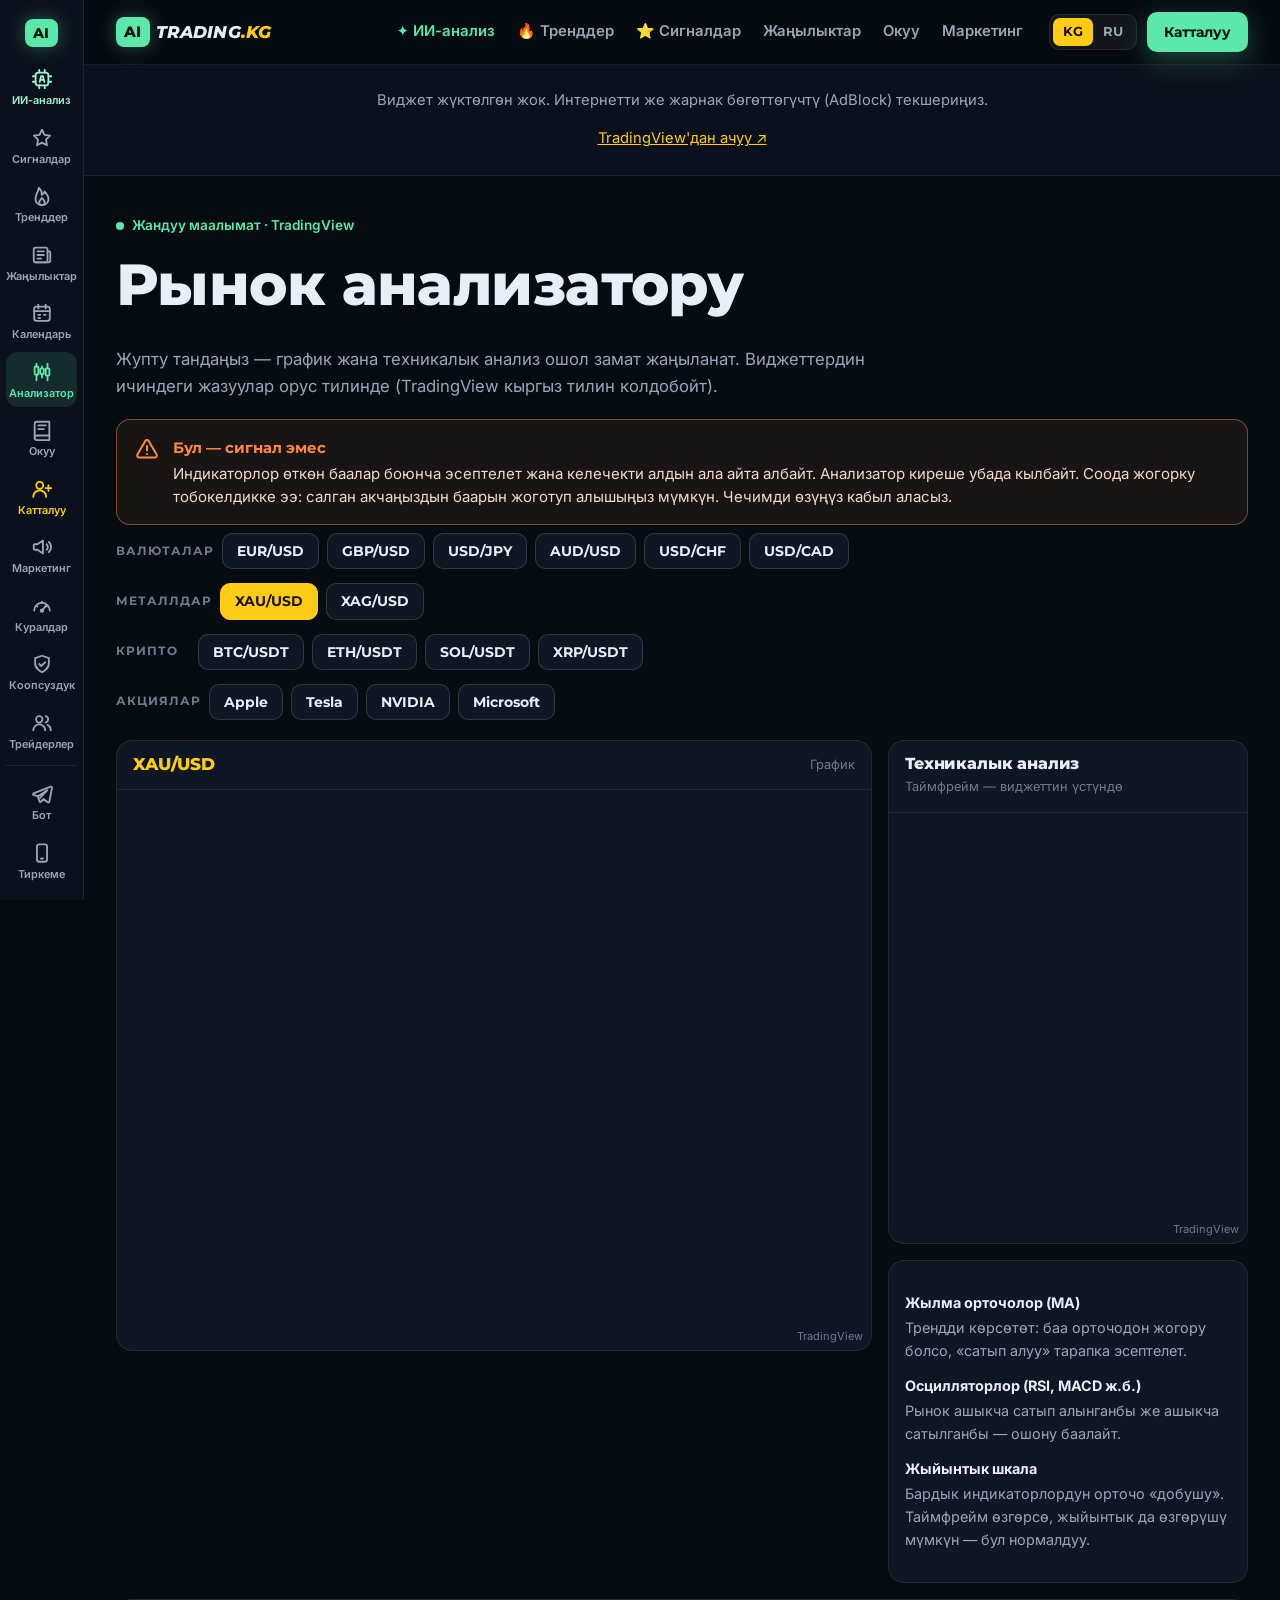
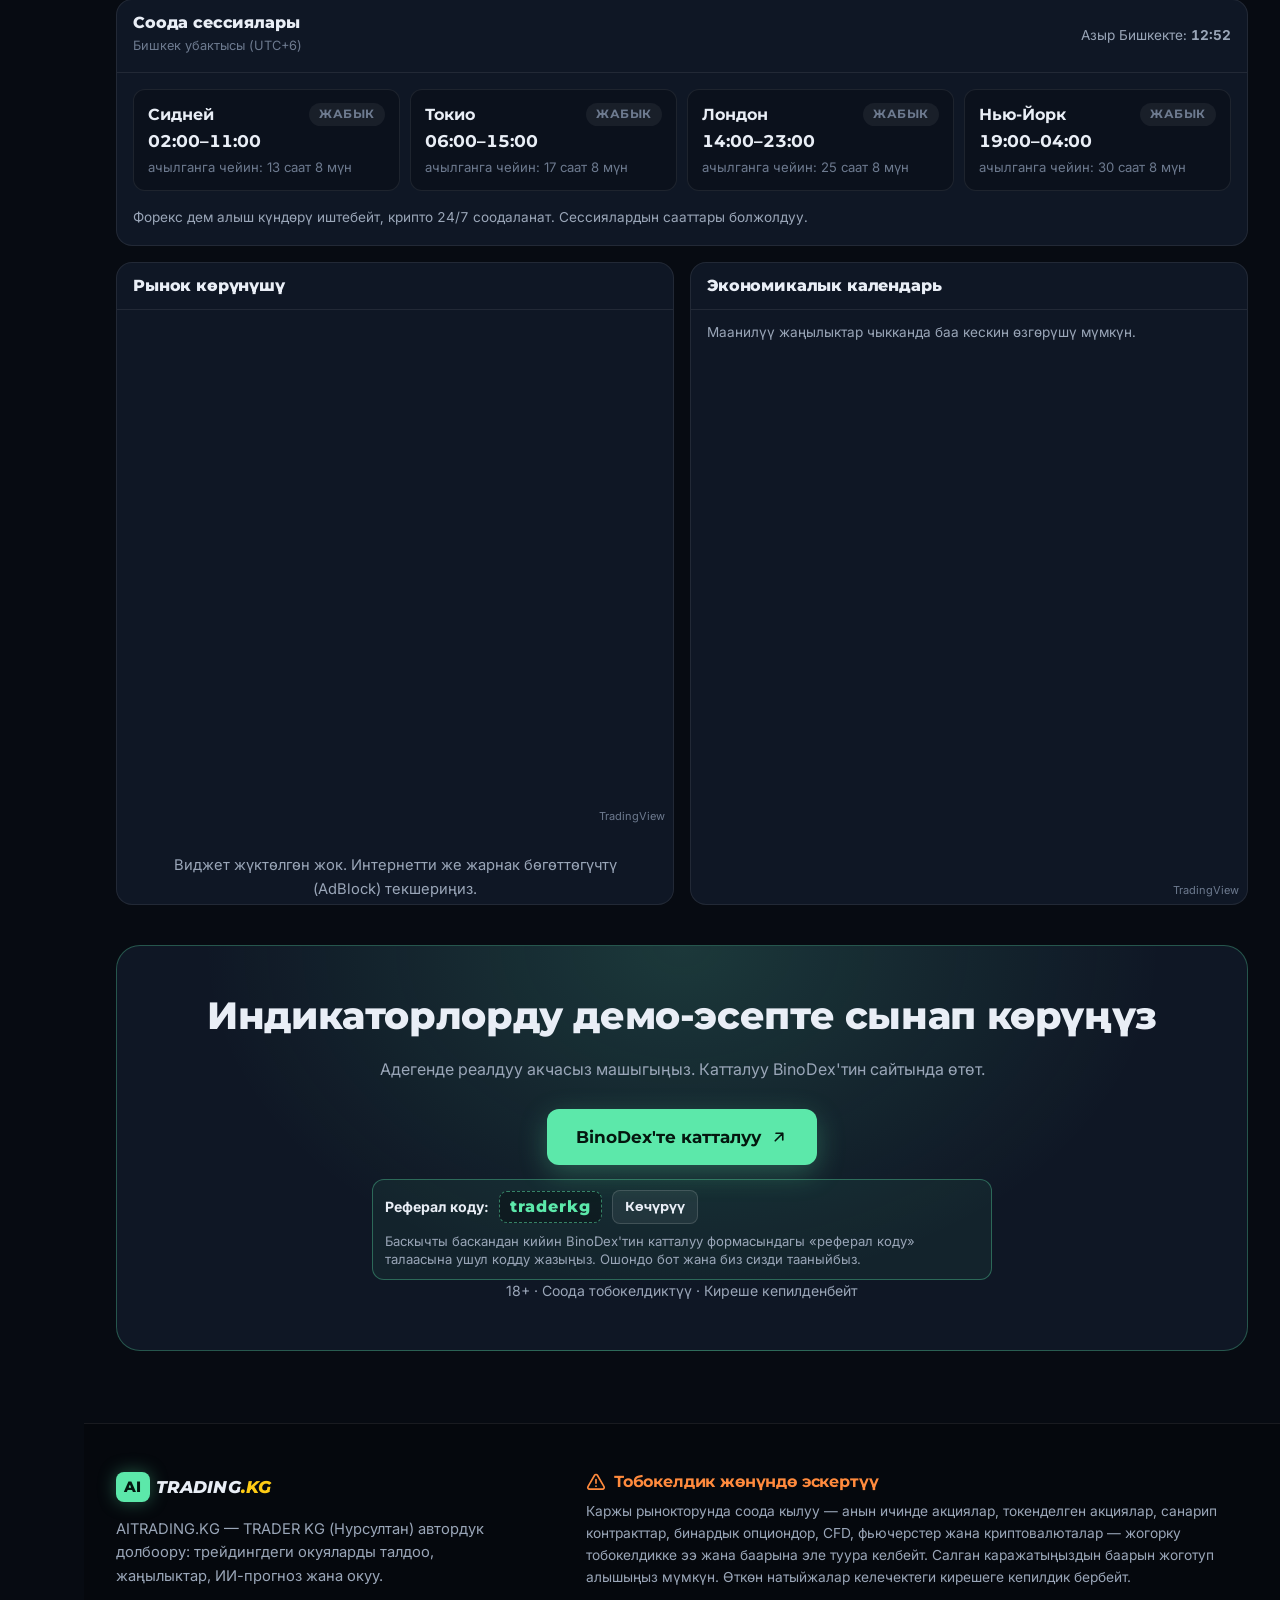
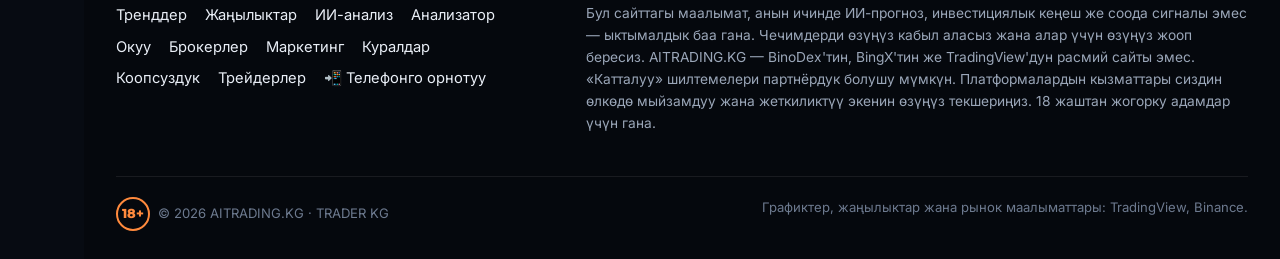
==== site/analyzer.html @ 0c2fa1ff "AITRADING.KG: сайт, Telegram-бот, видеоинструкции" ====
<!doctype html>
<html lang="ky">
<head>
  <meta charset="utf-8">
  <meta name="viewport" content="width=device-width, initial-scale=1, viewport-fit=cover">
  <title data-i18n="meta.title.an">Рынок анализатору — AITRADING.KG</title>
  <meta name="description" data-i18n-attr="content:meta.desc.an" content="Валюта, алтын, крипто жана акциялар боюнча жандуу графиктер, техникалык анализ, рынок көрүнүшү жана экономикалык календарь. Сигнал эмес — маалымат гана.">
  <meta name="theme-color" content="#070b12">
  <link rel="canonical" href="https://aitrading.kg/analyzer.html">
  <link rel="icon" href="assets/img/favicon.svg" type="image/svg+xml">
  <link rel="manifest" href="manifest.webmanifest">
  <link rel="apple-touch-icon" href="assets/img/icon-192.png">
  <meta property="og:type" content="website">
  <meta property="og:site_name" content="AITRADING.KG">
  <meta property="og:title" content="Рынок анализатору — AITRADING.KG">
  <meta property="og:description" content="Валюта, алтын, крипто: жандуу графиктер жана техникалык анализ. Сигнал эмес — маалымат гана.">
  <meta property="og:url" content="https://aitrading.kg/analyzer.html">
  <meta property="og:image" content="https://aitrading.kg/assets/img/og-image.jpg">
  <meta name="twitter:card" content="summary_large_image">
  <link rel="preconnect" href="https://fonts.googleapis.com">
  <link rel="preconnect" href="https://fonts.gstatic.com" crossorigin>
  <link href="https://fonts.googleapis.com/css2?family=Inter:wght@400;500;600;700&family=Montserrat:ital,wght@0,600;0,700;0,800;1,800&display=swap" rel="stylesheet">
  <link rel="preconnect" href="https://s3.tradingview.com">
  <link rel="stylesheet" href="assets/css/style.css">
  <script src="assets/js/config.js" defer></script>
  <script src="assets/js/i18n.js" defer></script>
  <script src="assets/js/main.js" defer></script>
  <script src="assets/js/analyzer.js" defer></script>
</head>
<body data-page="analyzer">
  <div data-site-header></div>

  <main id="main">
    <div class="container page-head">
      <span class="updated"><span class="dot"></span><span data-i18n="an.live">Жандуу маалымат · TradingView</span></span>
      <h1 data-i18n="an.h1">Рынок анализатору</h1>
      <p data-i18n="an.lead">Жупту тандаңыз — график жана техникалык анализ ошол замат жаңыланат. Виджеттердин ичиндеги жазуулар орус тилинде (TradingView кыргыз тилин колдобойт).</p>
    </div>

    <div class="container">
      <!-- Тобокелдик плашкасы / Плашка о рисках -->
      <div class="risk" role="note">
        <svg aria-hidden="true"><use href="#i-warn"/></svg>
        <div>
          <strong data-i18n="risk.title">Бул — сигнал эмес</strong>
          <p data-i18n="risk.text">Индикаторлор өткөн баалар боюнча эсептелет жана келечекти алдын ала айта албайт. Анализатор киреше убада кылбайт. Соода жогорку тобокелдикке ээ: салган акчаңыздын баарын жоготуп алышыңыз мүмкүн. Чечимди өзүңүз кабыл аласыз.</p>
        </div>
      </div>

      <!-- Жуптар / Пары -->
      <div class="pairbar" data-pairs>
        <div class="pair-group" role="group" aria-label="FX">
          <span class="label" data-i18n="grp.fx">Валюталар</span>
          <button type="button" class="pair" data-symbol="FX:EURUSD">EUR/USD</button>
          <button type="button" class="pair" data-symbol="FX:GBPUSD">GBP/USD</button>
          <button type="button" class="pair" data-symbol="FX:USDJPY">USD/JPY</button>
          <button type="button" class="pair" data-symbol="FX:AUDUSD">AUD/USD</button>
          <button type="button" class="pair" data-symbol="FX:USDCHF">USD/CHF</button>
          <button type="button" class="pair" data-symbol="FX:USDCAD">USD/CAD</button>
        </div>
        <div class="pair-group" role="group" aria-label="Metals">
          <span class="label" data-i18n="grp.metals">Металлдар</span>
          <button type="button" class="pair" data-symbol="OANDA:XAUUSD">XAU/USD</button>
          <button type="button" class="pair" data-symbol="OANDA:XAGUSD">XAG/USD</button>
        </div>
        <div class="pair-group" role="group" aria-label="Crypto">
          <span class="label" data-i18n="grp.crypto">Крипто</span>
          <button type="button" class="pair" data-symbol="BINANCE:BTCUSDT">BTC/USDT</button>
          <button type="button" class="pair" data-symbol="BINANCE:ETHUSDT">ETH/USDT</button>
          <button type="button" class="pair" data-symbol="BINANCE:SOLUSDT">SOL/USDT</button>
          <button type="button" class="pair" data-symbol="BINANCE:XRPUSDT">XRP/USDT</button>
        </div>
        <div class="pair-group" role="group" aria-label="Stocks">
          <span class="label" data-i18n="grp.stocks">Акциялар</span>
          <button type="button" class="pair" data-symbol="NASDAQ:AAPL">Apple</button>
          <button type="button" class="pair" data-symbol="NASDAQ:TSLA">Tesla</button>
          <button type="button" class="pair" data-symbol="NASDAQ:NVDA">NVIDIA</button>
          <button type="button" class="pair" data-symbol="NASDAQ:MSFT">Microsoft</button>
        </div>
      </div>

      <div class="an-grid">
        <section class="panel">
          <div class="panel-head">
            <h2><span class="sym" data-sym-label>XAU/USD</span></h2>
            <small data-i18n="p.chart">График</small>
          </div>
          <div class="chart-box" data-tv-chart></div>
        </section>

        <div class="side">
          <section class="panel">
            <div class="panel-head">
              <h2 data-i18n="p.ta">Техникалык анализ</h2>
              <small data-i18n="p.ta_hint">Таймфрейм — виджеттин үстүндө</small>
            </div>
            <div class="ta-box" data-tv-ta></div>
          </section>
          <section class="panel">
            <dl class="explain">
              <div><dt data-i18n="ex.ma_t">Жылма орточолор (MA)</dt><dd data-i18n="ex.ma_d">Трендди көрсөтөт: баа орточодон жогору болсо, «сатып алуу» тарапка эсептелет.</dd></div>
              <div><dt data-i18n="ex.osc_t">Осцилляторлор (RSI, MACD ж.б.)</dt><dd data-i18n="ex.osc_d">Рынок ашыкча сатып алынганбы же ашыкча сатылганбы — ошону баалайт.</dd></div>
              <div><dt data-i18n="ex.sum_t">Жыйынтык шкала</dt><dd data-i18n="ex.sum_d">Бардык индикаторлордун орточо «добушу». Таймфрейм өзгөрсө, жыйынтык да өзгөрүшү мүмкүн — бул нормалдуу.</dd></div>
            </dl>
          </section>
        </div>
      </div>

      <!-- Сессиялар / Сессии -->
      <section class="panel" style="margin-top:16px">
        <div class="panel-head">
          <div>
            <h2 data-i18n="p.sessions">Соода сессиялары</h2>
            <small data-i18n="p.sessions_hint">Бишкек убактысы (UTC+6)</small>
          </div>
          <span class="clock"><span data-i18n="sess.now">Азыр Бишкекте:</span> <b data-bishkek-clock>--:--</b></span>
        </div>
        <div class="sessions" data-sessions></div>
        <p class="clock" style="padding:0 16px 16px;margin:0" data-i18n="sess.note">Форекс дем алыш күндөрү иштебейт, крипто 24/7 соодаланат. Сессиялардын сааттары болжолдуу.</p>
      </section>

      <div class="grid grid-2" style="margin-top:16px">
        <section class="panel">
          <div class="panel-head"><h2 data-i18n="p.overview">Рынок көрүнүшү</h2></div>
          <div class="overview-box" data-tv-overview></div>
        </section>
        <section class="panel">
          <div class="panel-head">
            <h2 data-i18n="p.calendar">Экономикалык календарь</h2>
          </div>
          <p class="clock" style="padding:12px 16px 0;margin:0" data-i18n="p.calendar_hint">Маанилүү жаңылыктар чыкканда баа кескин өзгөрүшү мүмкүн.</p>
          <div class="calendar-box" data-tv-calendar></div>
        </section>
      </div>

      <div class="final-cta" style="margin-top:40px">
        <h2 data-i18n="an.cta_t">Индикаторлорду демо-эсепте сынап көрүңүз</h2>
        <p data-i18n="an.cta_p">Адегенде реалдуу акчасыз машыгыңыз. Катталуу BinoDex'тин сайтында өтөт.</p>
        <div class="cta-row">
          <a class="btn btn-mint btn-lg" data-ref="binodex" href="#"><span data-i18n="cta.reg_binodex">BinoDex'те катталуу</span><svg aria-hidden="true"><use href="#i-ext"/></svg></a>
        </div>
        <p class="cta-note" style="margin:0 auto" data-i18n="final.risk">18+ · Соода тобокелдиктүү · Киреше кепилденбейт</p>
      </div>
    </div>
  </main>

  <div data-site-footer></div>
</body>
</html>
---- site/assets/css/style.css ----
/* AITRADING.KG — TRADER KG
   Түстөр: TRADER KG сары #FFCC15, BinoDex жашыл #5CE8AA, караңгы фон. */

:root {
  --bg: #070b12;
  --bg-2: #0b111c;
  --card: #0f1725;
  --card-2: #131d2e;
  --line: rgba(255, 255, 255, 0.08);
  --line-2: rgba(255, 255, 255, 0.14);
  --text: #e9eef6;
  --muted: #9aa6b8;
  --dim: #6d7a8f;
  --yellow: #ffcc15;
  --yellow-ink: #191300;
  --mint: #5ce8aa;
  --mint-ink: #04170f;
  --risk: #ff8a3d;
  --risk-bg: rgba(255, 138, 61, 0.08);
  --risk-line: rgba(255, 138, 61, 0.45);
  --radius: 16px;
  --radius-sm: 10px;
  --shadow: 0 20px 60px rgba(0, 0, 0, 0.45);
  --font-head: "Montserrat", "Segoe UI", system-ui, sans-serif;
  --font-body: "Inter", "Segoe UI", system-ui, -apple-system, sans-serif;
  --header-h: 64px;
  color-scheme: dark;
}

*,
*::before,
*::after { box-sizing: border-box; }

html { scroll-behavior: smooth; scroll-padding-top: calc(var(--header-h) + 16px); -webkit-text-size-adjust: 100%; }

body {
  margin: 0;
  background: var(--bg);
  color: var(--text);
  font: 400 16px/1.6 var(--font-body);
  overflow-x: hidden;
}

img, svg { max-width: 100%; display: block; }
a { color: inherit; }
p { margin: 0 0 1em; }
h1, h2, h3 { font-family: var(--font-head); line-height: 1.15; margin: 0 0 0.5em; letter-spacing: -0.01em; }
h1 { font-size: clamp(2rem, 5.2vw, 3.6rem); font-weight: 800; }
h2 { font-size: clamp(1.6rem, 3.6vw, 2.4rem); font-weight: 800; }
h3 { font-size: 1.15rem; font-weight: 700; }
strong { color: #fff; }
.hl { color: var(--yellow); }
.hl-mint { color: var(--mint); }
.muted { color: var(--muted); }

.container { width: 100%; max-width: 1180px; margin: 0 auto; padding: 0 16px; }
@media (min-width: 768px) { .container { padding: 0 24px; } }

.skip-link { position: absolute; left: -9999px; top: 8px; z-index: 100; background: var(--yellow); color: var(--yellow-ink); padding: 8px 14px; border-radius: 8px; font-weight: 700; }
.skip-link:focus { left: 8px; }

:focus-visible { outline: 2px solid var(--yellow); outline-offset: 3px; border-radius: 6px; }

/* ---------- Кнопкалар / Buttons ---------- */
.btn {
  display: inline-flex; align-items: center; justify-content: center; gap: 0.5em;
  min-height: 48px; padding: 0 22px; border-radius: 12px; border: 1px solid transparent;
  font: 700 1rem/1 var(--font-head); text-decoration: none; cursor: pointer;
  transition: transform 0.15s ease, box-shadow 0.2s ease, background 0.2s ease;
  white-space: nowrap;
}
.btn:hover { transform: translateY(-1px); }
.btn:active { transform: translateY(0); }
.btn svg { width: 18px; height: 18px; flex: none; }
.btn-mint { background: var(--mint); color: var(--mint-ink); box-shadow: 0 8px 28px rgba(92, 232, 170, 0.28); }
.btn-mint:hover { box-shadow: 0 10px 34px rgba(92, 232, 170, 0.42); }
.btn-yellow { background: var(--yellow); color: var(--yellow-ink); box-shadow: 0 8px 28px rgba(255, 204, 21, 0.22); }
.btn-ghost { background: rgba(255, 255, 255, 0.04); color: var(--text); border-color: var(--line-2); }
.btn-ghost:hover { background: rgba(255, 255, 255, 0.08); }
.btn-sm { min-height: 40px; padding: 0 16px; font-size: 0.9rem; border-radius: 10px; }
.btn-lg { min-height: 56px; padding: 0 28px; font-size: 1.05rem; }

/* ---------- Header ---------- */
.site-header {
  position: sticky; top: 0; z-index: 50;
  background: rgba(7, 11, 18, 0.82);
  backdrop-filter: blur(14px); -webkit-backdrop-filter: blur(14px);
  border-bottom: 1px solid var(--line);
}
.header-row { height: var(--header-h); display: flex; align-items: center; gap: 16px; }
.brand { display: flex; align-items: center; gap: 6px; text-decoration: none; flex: none; }
.brand-ai {
  background: var(--mint); color: var(--mint-ink);
  font: 800 0.95rem/1 var(--font-head); letter-spacing: 0.02em;
  padding: 7px 8px; border-radius: 8px;
  box-shadow: 0 0 18px rgba(92, 232, 170, 0.35);
}
.brand-name { font: italic 800 1.08rem/1 var(--font-head); color: var(--text); letter-spacing: 0.01em; }
.nav { display: flex; gap: 2px; margin-left: auto; }
.nav a {
  text-decoration: none; color: var(--muted); font-weight: 600; font-size: 0.93rem;
  padding: 8px 10px; border-radius: 8px; transition: color 0.15s, background 0.15s; white-space: nowrap;
}
.nav a:hover { color: var(--text); background: rgba(255, 255, 255, 0.05); }
.nav a[aria-current="page"] { color: var(--yellow); }
.header-actions { display: flex; align-items: center; gap: 10px; flex: none; }

.lang { display: inline-flex; padding: 3px; border-radius: 10px; background: rgba(255, 255, 255, 0.05); border: 1px solid var(--line); }
.lang button {
  border: 0; background: transparent; color: var(--muted); cursor: pointer;
  font: 700 0.8rem/1 var(--font-head); padding: 8px 10px; border-radius: 7px; min-width: 38px;
}
.lang button[aria-pressed="true"] { background: var(--yellow); color: var(--yellow-ink); }

.burger { display: none; width: 42px; height: 42px; border-radius: 10px; border: 1px solid var(--line-2); background: transparent; cursor: pointer; position: relative; }
.burger span, .burger span::before, .burger span::after {
  position: absolute; left: 11px; width: 18px; height: 2px; background: var(--text); border-radius: 2px; content: ""; transition: transform 0.2s, top 0.2s, opacity 0.2s;
}
.burger span { top: 19px; }
.burger span::before { left: 0; top: -6px; }
.burger span::after { left: 0; top: 6px; }
.burger[aria-expanded="true"] span { background: transparent; }
.burger[aria-expanded="true"] span::before { top: 0; transform: rotate(45deg); }
.burger[aria-expanded="true"] span::after { top: 0; transform: rotate(-45deg); }

@media (max-width: 1179px) {
  .burger { display: block; }
  .nav {
    position: absolute; top: var(--header-h); left: 0; right: 0; margin: 0;
    flex-direction: column; gap: 0; padding: 8px 16px 16px;
    background: rgba(7, 11, 18, 0.97); border-bottom: 1px solid var(--line);
    display: none;
  }
  .nav.open { display: flex; }
  .nav a { padding: 14px 8px; border-bottom: 1px solid var(--line); border-radius: 0; font-size: 1rem; }
  .header-actions { margin-left: auto; }
}
@media (max-width: 480px) {
  .header-row, .header-actions { gap: 6px; }
  .header-cta { display: none; }
  .brand-ai { font-size: 0.85rem; padding: 6px 7px; }
  .brand-name { font-size: 0.98rem; }
  .lang button { min-width: 30px; padding: 8px 6px; }
  .burger { width: 40px; height: 40px; }
  .burger span, .burger span::before, .burger span::after { left: 10px; }
  .burger span { top: 18px; }
  .burger span::before, .burger span::after { left: 0; }
}

/* ---------- Ticker ---------- */
.ticker { border-bottom: 1px solid var(--line); background: var(--bg-2); min-height: 46px; overflow: hidden; }

/* ---------- Hero ---------- */
.hero { position: relative; overflow: hidden; padding: 56px 0 40px; }
.hero::before {
  content: ""; position: absolute; inset: 0; pointer-events: none;
  background-image:
    linear-gradient(var(--line) 1px, transparent 1px),
    linear-gradient(90deg, var(--line) 1px, transparent 1px);
  background-size: 56px 56px;
  mask-image: radial-gradient(ellipse 80% 70% at 60% 30%, #000 30%, transparent 75%);
  -webkit-mask-image: radial-gradient(ellipse 80% 70% at 60% 30%, #000 30%, transparent 75%);
  opacity: 0.6;
}
.hero::after {
  content: ""; position: absolute; pointer-events: none;
  width: 720px; height: 720px; right: -180px; top: -260px; border-radius: 50%;
  background: radial-gradient(circle, rgba(255, 204, 21, 0.20), transparent 62%);
}
.hero-grid { position: relative; z-index: 1; display: grid; gap: 32px; align-items: center; }
@media (min-width: 900px) { .hero-grid { grid-template-columns: 1.1fr 0.9fr; gap: 48px; } }

.kicker {
  display: inline-flex; align-items: center; gap: 8px; margin-bottom: 18px;
  font: 700 0.8rem/1 var(--font-head); text-transform: uppercase; letter-spacing: 0.08em; color: var(--yellow);
}
.kicker .dot { width: 8px; height: 8px; border-radius: 50%; background: var(--mint); box-shadow: 0 0 0 4px rgba(92, 232, 170, 0.18); }
.hero p.lead { font-size: 1.12rem; color: #c9d2df; max-width: 36em; }
.cta-row { display: flex; flex-wrap: wrap; gap: 12px; margin: 26px 0 14px; }
.cta-note { font-size: 0.88rem; color: var(--muted); max-width: 38em; }
.cta-note b { color: var(--risk); font-weight: 600; }

.hero-visual { position: relative; display: flex; justify-content: center; }
.portrait {
  position: relative; width: min(420px, 82vw); aspect-ratio: 900 / 1017;
  border-radius: 28px 28px 0 0; overflow: hidden;
}
.portrait::before {
  content: ""; position: absolute; inset: 14% 4% 0 4%; border-radius: 28px;
  background: linear-gradient(160deg, rgba(255, 204, 21, 0.35), rgba(92, 232, 170, 0.18) 60%, transparent);
}
.portrait img {
  position: relative; width: 100%; height: 100%; object-fit: cover; object-position: top;
  mask-image: linear-gradient(#000 78%, transparent 100%);
  -webkit-mask-image: linear-gradient(#000 78%, transparent 100%);
}
.chip {
  position: absolute; z-index: 2; display: flex; align-items: center; gap: 8px;
  background: rgba(12, 18, 30, 0.9); border: 1px solid var(--line-2); border-radius: 14px;
  padding: 10px 14px; box-shadow: var(--shadow); font-weight: 600; font-size: 0.9rem;
  backdrop-filter: blur(8px); -webkit-backdrop-filter: blur(8px);
}
.chip-bnx { left: 0; bottom: 18%; border-color: rgba(92, 232, 170, 0.6); box-shadow: 0 0 0 1px rgba(92, 232, 170, 0.15), 0 10px 40px rgba(92, 232, 170, 0.18); }
.chip-bnx img { height: 26px; width: auto; }
.chip-lang { right: 0; top: 20%; }
.chip-lang svg { width: 18px; height: 18px; color: var(--yellow); }
@media (max-width: 520px) {
  .chip { font-size: 0.8rem; padding: 8px 10px; }
  .chip-bnx img { height: 20px; }
}

/* ---------- Sections ---------- */
.section { padding: 72px 0; position: relative; }
.section-alt { background: linear-gradient(180deg, var(--bg-2), var(--bg)); border-top: 1px solid var(--line); border-bottom: 1px solid var(--line); }
.section-head { max-width: 720px; margin-bottom: 36px; }
.section-head p { color: var(--muted); font-size: 1.05rem; }
.eyebrow { font: 700 0.78rem/1 var(--font-head); text-transform: uppercase; letter-spacing: 0.1em; color: var(--yellow); margin-bottom: 12px; display: block; }
@media (max-width: 600px) { .section { padding: 56px 0; } }

.grid { display: grid; gap: 16px; }
.grid-2 { grid-template-columns: 1fr; }
.grid-3 { grid-template-columns: 1fr; }
.grid-4 { grid-template-columns: 1fr; }
@media (min-width: 640px) { .grid-4, .grid-3 { grid-template-columns: repeat(2, 1fr); } }
@media (min-width: 900px) { .grid-2 { grid-template-columns: repeat(2, 1fr); } .grid-3 { grid-template-columns: repeat(3, 1fr); } .grid-4 { grid-template-columns: repeat(4, 1fr); } }

.card {
  background: linear-gradient(180deg, var(--card-2), var(--card));
  border: 1px solid var(--line); border-radius: var(--radius); padding: 22px;
}
.card p { color: var(--muted); margin: 0; font-size: 0.97rem; }
.card h3 { margin-bottom: 8px; }
.icon {
  width: 44px; height: 44px; border-radius: 12px; display: grid; place-items: center; margin-bottom: 16px;
  background: rgba(255, 204, 21, 0.1); color: var(--yellow); border: 1px solid rgba(255, 204, 21, 0.25);
}
.icon svg { width: 22px; height: 22px; }
.icon-mint { background: rgba(92, 232, 170, 0.1); color: var(--mint); border-color: rgba(92, 232, 170, 0.3); }

/* About */
.about-grid { display: grid; gap: 28px; }
@media (min-width: 900px) { .about-grid { grid-template-columns: 1.2fr 1fr; gap: 48px; align-items: start; } }
.about-text p { color: #c9d2df; font-size: 1.05rem; }
.principles { list-style: none; padding: 0; margin: 0; display: grid; gap: 12px; }
.principles li { display: flex; gap: 12px; align-items: flex-start; background: var(--card); border: 1px solid var(--line); border-radius: 12px; padding: 14px 16px; }
.principles svg { width: 22px; height: 22px; color: var(--mint); flex: none; margin-top: 2px; }
.disclosure {
  margin-top: 20px; padding: 16px 18px; border-radius: 12px; font-size: 0.93rem; color: var(--muted);
  background: rgba(255, 204, 21, 0.06); border: 1px dashed rgba(255, 204, 21, 0.4);
}
.disclosure strong { color: var(--yellow); }

/* BinoDex block */
.bnx-head { display: flex; flex-wrap: wrap; align-items: center; gap: 14px 20px; margin-bottom: 12px; }
.bnx-logo { height: 40px; width: auto; }
.terms-note { margin-top: 20px; color: var(--muted); font-size: 0.92rem; display: flex; gap: 10px; align-items: flex-start; }
.terms-note svg { width: 20px; height: 20px; flex: none; color: var(--yellow); margin-top: 2px; }
.center-cta { display: flex; flex-wrap: wrap; gap: 12px; margin-top: 28px; align-items: center; }

/* Steps */
.steps { counter-reset: step; list-style: none; padding: 0; margin: 0; display: grid; gap: 16px; }
@media (min-width: 900px) { .steps { grid-template-columns: repeat(4, 1fr); } }
@media (min-width: 640px) and (max-width: 899px) { .steps { grid-template-columns: repeat(2, 1fr); } }
.steps li { counter-increment: step; position: relative; padding: 22px; padding-top: 64px; border-radius: var(--radius); background: var(--card); border: 1px solid var(--line); }
.steps li::before {
  content: counter(step); position: absolute; top: 20px; left: 22px;
  width: 32px; height: 32px; border-radius: 50%; display: grid; place-items: center;
  font: 800 0.95rem/1 var(--font-head); background: var(--yellow); color: var(--yellow-ink);
}
.steps li p { color: var(--muted); margin: 0; font-size: 0.95rem; }

/* Analyzer teaser */
.teaser { display: grid; gap: 24px; align-items: center; padding: 24px; border-radius: 22px; background: linear-gradient(135deg, rgba(92, 232, 170, 0.08), rgba(255, 204, 21, 0.05)); border: 1px solid var(--line-2); }
@media (min-width: 900px) { .teaser { grid-template-columns: 1fr 1fr; padding: 36px; gap: 40px; } }
.ticks { list-style: none; padding: 0; margin: 0 0 22px; display: grid; gap: 8px; }
.ticks li { display: flex; gap: 10px; align-items: flex-start; color: #c9d2df; }
.ticks svg { width: 20px; height: 20px; color: var(--mint); flex: none; margin-top: 3px; }
.mini-widget { min-height: 220px; border-radius: 14px; overflow: hidden; background: var(--bg-2); border: 1px solid var(--line); }

/* FAQ */
.faq { max-width: 860px; display: grid; gap: 10px; }
.faq details { background: var(--card); border: 1px solid var(--line); border-radius: 14px; overflow: hidden; }
.faq details[open] { border-color: rgba(255, 204, 21, 0.35); }
.faq summary {
  list-style: none; cursor: pointer; padding: 18px 52px 18px 20px; position: relative;
  font: 700 1.02rem/1.4 var(--font-head);
}
.faq summary::-webkit-details-marker { display: none; }
.faq summary::after {
  content: ""; position: absolute; right: 20px; top: 50%; width: 10px; height: 10px; margin-top: -7px;
  border-right: 2px solid var(--yellow); border-bottom: 2px solid var(--yellow); transform: rotate(45deg); transition: transform 0.2s;
}
.faq details[open] summary::after { transform: rotate(-135deg); margin-top: -2px; }
.faq .answer { padding: 0 20px 18px; color: var(--muted); }
.faq .answer p:last-child { margin: 0; }

/* Final CTA */
.final-cta {
  text-align: center; padding: 48px 20px; border-radius: 24px; position: relative; overflow: hidden;
  background: radial-gradient(ellipse at top, rgba(92, 232, 170, 0.16), transparent 60%), var(--card);
  border: 1px solid rgba(92, 232, 170, 0.3);
}
.final-cta p { color: var(--muted); max-width: 40em; margin-left: auto; margin-right: auto; }
.final-cta .cta-row { justify-content: center; }

/* ---------- Risk / Тобокелдик ---------- */
.risk {
  display: flex; gap: 14px; align-items: flex-start;
  background: var(--risk-bg); border: 1px solid var(--risk-line); border-radius: 14px; padding: 16px 18px;
  color: #f1d9c8; font-size: 0.94rem; line-height: 1.55;
}
.risk svg { width: 24px; height: 24px; color: var(--risk); flex: none; margin-top: 1px; }
.risk strong { color: var(--risk); display: block; margin-bottom: 2px; font-family: var(--font-head); }
.risk p { margin: 0; }
.risk-strip { background: rgba(255, 138, 61, 0.07); border-bottom: 1px solid var(--risk-line); color: #f1d9c8; font-size: 0.85rem; }
.risk-strip .container { display: flex; gap: 10px; align-items: center; padding-top: 10px; padding-bottom: 10px; }
.risk-strip svg { width: 18px; height: 18px; color: var(--risk); flex: none; }

/* ---------- Footer ---------- */
.site-footer { border-top: 1px solid var(--line); background: #05080d; padding: 48px 0 28px; margin-top: 72px; font-size: 0.92rem; color: var(--muted); }
.footer-grid { display: grid; gap: 28px; }
@media (min-width: 900px) { .footer-grid { grid-template-columns: 1fr 1.6fr; gap: 56px; } }
.footer-links { display: flex; flex-wrap: wrap; gap: 8px 18px; margin: 16px 0; }
.footer-links a { color: var(--text); text-decoration: none; }
.footer-links a:hover { color: var(--yellow); }
.social { display: flex; gap: 10px; flex-wrap: wrap; }
.social a { display: inline-flex; align-items: center; gap: 6px; padding: 8px 12px; border-radius: 10px; border: 1px solid var(--line-2); text-decoration: none; color: var(--text); font-weight: 600; font-size: 0.88rem; }
.social a:hover { border-color: var(--yellow); }
.disclaimer h3 { color: var(--risk); font-size: 1rem; display: flex; align-items: center; gap: 8px; }
.disclaimer h3 svg { width: 20px; height: 20px; }
.disclaimer p { font-size: 0.86rem; line-height: 1.6; }
.copyright { border-top: 1px solid var(--line); margin-top: 28px; padding-top: 20px; font-size: 0.82rem; color: var(--dim); display: flex; flex-wrap: wrap; gap: 8px 20px; justify-content: space-between; }
.age { display: inline-grid; place-items: center; width: 34px; height: 34px; border-radius: 50%; border: 2px solid var(--risk); color: var(--risk); font: 800 0.8rem/1 var(--font-head); margin-right: 8px; vertical-align: middle; }

/* ---------- Toast & dev bar ---------- */
.toast {
  position: fixed; left: 50%; bottom: 24px; transform: translate(-50%, 20px); z-index: 90;
  background: #1a2436; color: var(--text); border: 1px solid rgba(255, 204, 21, 0.5); border-radius: 12px;
  padding: 12px 18px; font-weight: 600; box-shadow: var(--shadow); opacity: 0; pointer-events: none;
  transition: opacity 0.2s, transform 0.2s; width: max-content; max-width: calc(100vw - 32px); text-align: center;
}
.toast.show { opacity: 1; transform: translate(-50%, 0); }
.dev-bar { background: #3a2a00; color: #ffe38a; font: 600 0.82rem/1.4 var(--font-body); padding: 8px 16px; text-align: center; border-bottom: 1px solid rgba(255, 204, 21, 0.4); }
.dev-bar code { background: rgba(0, 0, 0, 0.35); padding: 1px 6px; border-radius: 4px; }

/* ---------- TradingView ---------- */
/* color-scheme: normal — болбосо браузер тунук iframe'ге ак фон коёт (бет dark, виджет normal) */
.tv-box, .tv-box iframe { position: relative; color-scheme: normal; }
.tradingview-widget-container { width: 100%; height: 100%; }
.tradingview-widget-copyright { font-size: 11px; line-height: 28px; text-align: right; padding: 0 8px; color: var(--dim); }
.tradingview-widget-copyright a { color: var(--dim); text-decoration: none; }
.tv-fallback { padding: 24px; color: var(--muted); font-size: 0.92rem; text-align: center; }
.tv-fallback a { color: var(--yellow); }
.tv-loading { position: absolute; inset: 0; display: grid; place-items: center; color: var(--dim); font-size: 0.9rem; pointer-events: none; }
.tv-loading::before { content: ""; width: 28px; height: 28px; border-radius: 50%; border: 3px solid var(--line-2); border-top-color: var(--yellow); animation: spin 0.9s linear infinite; margin-bottom: 8px; }
@keyframes spin { to { transform: rotate(360deg); } }

/* ---------- Analyzer page ---------- */
.page-head { padding-top: 36px; padding-bottom: 20px; }
.page-head p { color: var(--muted); max-width: 46em; font-size: 1.05rem; margin: 0; }
.updated { display: inline-flex; align-items: center; gap: 8px; font-size: 0.85rem; color: var(--mint); font-weight: 600; margin-bottom: 14px; }
.updated .dot { width: 8px; height: 8px; border-radius: 50%; background: var(--mint); animation: pulse 1.8s infinite; }
@keyframes pulse { 0% { box-shadow: 0 0 0 0 rgba(92, 232, 170, 0.6); } 100% { box-shadow: 0 0 0 10px rgba(92, 232, 170, 0); } }

.pairbar { display: grid; gap: 12px; margin: 8px 0 18px; }
.pair-group { display: flex; align-items: center; gap: 8px; overflow-x: auto; scrollbar-width: none; padding-bottom: 2px; }
.pair-group::-webkit-scrollbar { display: none; }
.pair-group .label { font: 700 0.74rem/1 var(--font-head); text-transform: uppercase; letter-spacing: 0.08em; color: var(--dim); min-width: 74px; flex: none; }
.pair {
  flex: none; border: 1px solid var(--line-2); background: var(--card); color: var(--text); cursor: pointer;
  font: 700 0.88rem/1 var(--font-head); padding: 10px 14px; border-radius: 10px; transition: border-color 0.15s, background 0.15s;
}
.pair:hover { border-color: rgba(255, 204, 21, 0.5); }
.pair[aria-pressed="true"] { background: var(--yellow); color: var(--yellow-ink); border-color: var(--yellow); }

.an-grid { display: grid; gap: 16px; }
@media (min-width: 1000px) { .an-grid { grid-template-columns: minmax(0, 1fr) 360px; align-items: start; } }
.panel { background: var(--card); border: 1px solid var(--line); border-radius: var(--radius); overflow: hidden; }
.panel-head { display: flex; flex-wrap: wrap; align-items: center; justify-content: space-between; gap: 4px 12px; padding: 14px 16px; border-bottom: 1px solid var(--line); }
.panel-head h2, .panel-head h3 { font-size: 1rem; margin: 0; }
.panel-head .sym { font: 800 1.05rem/1 var(--font-head); color: var(--yellow); }
.panel-head small { color: var(--dim); font-size: 0.8rem; }
.chart-box { height: 560px; }
@media (max-width: 640px) { .chart-box { height: 440px; } }
.ta-box { height: 430px; }
.side { display: grid; gap: 16px; }
.explain { padding: 16px; display: grid; gap: 12px; font-size: 0.9rem; color: var(--muted); }
.explain dt { color: var(--text); font-weight: 700; }
.explain dd { margin: 2px 0 0; }

.sessions { display: grid; gap: 10px; padding: 16px; }
.sess { display: grid; grid-template-columns: 1fr auto; gap: 4px 12px; align-items: center; padding: 12px 14px; border-radius: 12px; background: var(--bg-2); border: 1px solid var(--line); }
.sess b { font-family: var(--font-head); }
.sess .time { grid-column: 1 / -1; color: var(--text); font: 700 1.05rem/1.3 var(--font-head); font-variant-numeric: tabular-nums; }
.sess .wait { grid-column: 1 / -1; color: var(--dim); font-size: 0.82rem; }
.sess .state { font: 700 0.72rem/1 var(--font-head); padding: 6px 10px; border-radius: 999px; text-transform: uppercase; letter-spacing: 0.05em; }
.sess .state.open { background: rgba(92, 232, 170, 0.15); color: var(--mint); }
.sess .state.closed { background: rgba(255, 255, 255, 0.06); color: var(--dim); }
.clock { color: var(--muted); font-size: 0.85rem; font-variant-numeric: tabular-nums; }
@media (min-width: 640px) { .sessions { grid-template-columns: repeat(2, 1fr); } }
@media (min-width: 1000px) { .sessions { grid-template-columns: repeat(4, 1fr); } }

.overview-box { height: 520px; }
.calendar-box { height: 560px; }

.sticky-risk { position: sticky; top: calc(var(--header-h) + 12px); }

/* Reduced motion */
@media (prefers-reduced-motion: reduce) {
  *, *::before, *::after { animation: none !important; transition: none !important; scroll-behavior: auto !important; }
}

/* ==========================================================================
   AITRADING.KG — кошумча блоктор / дополнительные блоки
   ========================================================================== */
:root { --bingx: #3b7bff; }

/* Бөлүмдөргө шилтеме карточкалар */
.tiles { display: grid; gap: 14px; grid-template-columns: 1fr; }
@media (min-width: 560px) { .tiles { grid-template-columns: repeat(2, 1fr); } }
@media (min-width: 960px) { .tiles { grid-template-columns: repeat(3, 1fr); } }
.tile {
  display: flex; gap: 14px; align-items: flex-start; text-decoration: none;
  padding: 18px; border-radius: var(--radius); background: var(--card); border: 1px solid var(--line);
  transition: border-color 0.15s, transform 0.15s;
}
.tile:hover { border-color: rgba(255, 204, 21, 0.45); transform: translateY(-2px); }
.tile .icon { margin: 0; flex: none; }
.tile h3 { margin: 2px 0 4px; font-size: 1.05rem; }
.tile p { margin: 0; color: var(--muted); font-size: 0.93rem; }
.tile .go { margin-left: auto; color: var(--dim); align-self: center; }
.tile .go svg { width: 18px; height: 18px; }

/* Брокер тандоо */
.brokers { display: grid; gap: 16px; }
@media (min-width: 900px) { .brokers { grid-template-columns: 1fr 1fr; } }
.broker {
  display: flex; flex-direction: column; gap: 14px; padding: 24px; border-radius: 20px;
  background: linear-gradient(180deg, var(--card-2), var(--card)); border: 1px solid var(--line-2);
}
.broker-bnx { border-color: rgba(92, 232, 170, 0.45); box-shadow: 0 0 0 1px rgba(92, 232, 170, 0.08), 0 18px 50px rgba(92, 232, 170, 0.07); }
.broker-bingx { border-color: rgba(59, 123, 255, 0.5); box-shadow: 0 0 0 1px rgba(59, 123, 255, 0.1), 0 18px 50px rgba(59, 123, 255, 0.08); }
.broker-top { display: flex; align-items: center; justify-content: space-between; gap: 12px; flex-wrap: wrap; }
.broker-top img { height: 34px; width: auto; }
.wordmark-bingx { font: 800 1.7rem/1 var(--font-head); color: #fff; letter-spacing: -0.02em; }
.wordmark-bingx span { color: var(--bingx); }
.badge { display: inline-flex; align-items: center; gap: 6px; padding: 6px 10px; border-radius: 999px; font: 700 0.74rem/1 var(--font-head); text-transform: uppercase; letter-spacing: 0.05em; }
.badge-mint { background: rgba(92, 232, 170, 0.14); color: var(--mint); }
.badge-blue { background: rgba(59, 123, 255, 0.16); color: #8fb2ff; }
.badge-yellow { background: rgba(255, 204, 21, 0.14); color: var(--yellow); }
.broker p { margin: 0; color: #c9d2df; }
.broker .ticks { margin: 0; }
.broker .actions { display: flex; flex-wrap: wrap; gap: 10px; margin-top: auto; padding-top: 6px; }
.btn-blue { background: var(--bingx); color: #fff; box-shadow: 0 8px 28px rgba(59, 123, 255, 0.3); }
.btn-blue:hover { box-shadow: 0 10px 34px rgba(59, 123, 255, 0.45); }
.chip-bingx { right: 4%; bottom: 6%; border-color: rgba(59, 123, 255, 0.6); }
.chip-bingx .wordmark-bingx { font-size: 1.15rem; }

/* Callouts */
.callout { display: flex; gap: 12px; align-items: flex-start; padding: 14px 16px; border-radius: 12px; background: rgba(255, 204, 21, 0.06); border: 1px solid rgba(255, 204, 21, 0.3); color: #e6dcc0; font-size: 0.94rem; }
.callout svg { width: 20px; height: 20px; flex: none; color: var(--yellow); margin-top: 2px; }
.callout p { margin: 0; }
.callout-mint { background: rgba(92, 232, 170, 0.06); border-color: rgba(92, 232, 170, 0.3); color: #cfeee0; }
.callout-mint svg { color: var(--mint); }

/* Окуу: кадамдар */
.guide { display: grid; gap: 18px; }
@media (min-width: 1000px) { .guide { grid-template-columns: 260px minmax(0, 1fr); gap: 32px; align-items: start; } }
.toc { display: flex; gap: 8px; overflow-x: auto; scrollbar-width: none; }
.toc::-webkit-scrollbar { display: none; }
@media (min-width: 1000px) { .toc { flex-direction: column; position: sticky; top: calc(var(--header-h) + 16px); overflow: visible; } }
.toc a { flex: none; text-decoration: none; padding: 10px 14px; border-radius: 10px; border: 1px solid var(--line-2); background: var(--card); color: var(--muted); font-weight: 600; font-size: 0.92rem; }
.toc a:hover { color: var(--text); border-color: rgba(255, 204, 21, 0.45); }
.lesson { scroll-margin-top: calc(var(--header-h) + 16px); padding: 24px; border-radius: 20px; background: var(--card); border: 1px solid var(--line); margin-bottom: 18px; }
.lesson > h2 { font-size: clamp(1.35rem, 3vw, 1.8rem); display: flex; align-items: center; gap: 12px; flex-wrap: wrap; }
.lesson > p { color: #c9d2df; }
.gsteps { list-style: none; counter-reset: g; padding: 0; margin: 18px 0; display: grid; gap: 12px; }
.gsteps > li { counter-increment: g; position: relative; padding: 16px 16px 16px 60px; border-radius: 14px; background: var(--bg-2); border: 1px solid var(--line); }
.gsteps > li::before {
  content: counter(g); position: absolute; left: 16px; top: 16px; width: 30px; height: 30px; border-radius: 50%;
  display: grid; place-items: center; font: 800 0.9rem/1 var(--font-head); background: var(--yellow); color: var(--yellow-ink);
}
.gsteps-blue > li::before { background: var(--bingx); color: #fff; }
.gsteps-mint > li::before { background: var(--mint); color: var(--mint-ink); }
.gsteps h3 { margin: 4px 0 6px; font-size: 1.02rem; }
.gsteps p { margin: 0; color: var(--muted); font-size: 0.95rem; }
.gsteps p + p { margin-top: 6px; }
.path { display: inline-block; font: 600 0.82rem/1.5 ui-monospace, Consolas, monospace; color: var(--yellow); background: rgba(255, 204, 21, 0.08); border: 1px solid rgba(255, 204, 21, 0.2); padding: 1px 7px; border-radius: 6px; }
.gloss { display: grid; gap: 10px; margin: 0; }
@media (min-width: 700px) { .gloss { grid-template-columns: 1fr 1fr; } }
.gloss div { padding: 14px 16px; border-radius: 12px; background: var(--bg-2); border: 1px solid var(--line); }
.gloss dt { font-weight: 700; color: var(--text); }
.gloss dd { margin: 4px 0 0; color: var(--muted); font-size: 0.93rem; }

/* Сегменттер (табдар) */
.seg { display: flex; gap: 8px; flex-wrap: wrap; }
.seg button { border: 1px solid var(--line-2); background: var(--card); color: var(--text); cursor: pointer; font: 700 0.88rem/1 var(--font-head); padding: 10px 14px; border-radius: 10px; }
.seg button:hover { border-color: rgba(255, 204, 21, 0.5); }
.seg button[aria-pressed="true"] { background: var(--yellow); color: var(--yellow-ink); border-color: var(--yellow); }
.news-box { height: 720px; }
@media (max-width: 640px) { .news-box { height: 640px; } }

/* ИИ-прогноз */
.fc-controls { display: grid; gap: 12px; margin-bottom: 16px; }
.fc-controls .row { display: flex; align-items: center; gap: 10px; flex-wrap: wrap; }
.fc-controls .label { font: 700 0.74rem/1 var(--font-head); text-transform: uppercase; letter-spacing: 0.08em; color: var(--dim); min-width: 92px; }
.fc-grid { display: grid; gap: 16px; }
@media (min-width: 1000px) { .fc-grid { grid-template-columns: minmax(0, 1.25fr) minmax(0, 1fr); align-items: start; } }
.fc-main { padding: 22px; }
.verdict { display: flex; align-items: center; gap: 16px; flex-wrap: wrap; }
.verdict .big { font: 800 clamp(2.4rem, 7vw, 3.4rem)/1 var(--font-head); font-variant-numeric: tabular-nums; }
.verdict .dir { font: 800 1.2rem/1.2 var(--font-head); }
.up { color: var(--mint); }
.down { color: #ff7a7a; }
.flat { color: var(--muted); }
.probbar { position: relative; height: 14px; border-radius: 999px; background: linear-gradient(90deg, rgba(255, 122, 122, 0.35), rgba(255, 255, 255, 0.08) 50%, rgba(92, 232, 170, 0.35)); margin: 18px 0 6px; }
.probbar i { position: absolute; top: -5px; width: 4px; height: 24px; border-radius: 2px; background: #fff; box-shadow: 0 0 10px rgba(255, 255, 255, 0.6); transform: translateX(-2px); transition: left 0.4s ease; }
.probscale { display: flex; justify-content: space-between; font-size: 0.78rem; color: var(--dim); }
.stats { display: grid; grid-template-columns: repeat(2, 1fr); gap: 10px; margin-top: 18px; }
@media (min-width: 640px) { .stats { grid-template-columns: repeat(4, 1fr); } }
.stat { padding: 12px 14px; border-radius: 12px; background: var(--bg-2); border: 1px solid var(--line); }
.stat b { display: block; font: 800 1.2rem/1.2 var(--font-head); font-variant-numeric: tabular-nums; }
.stat span { font-size: 0.78rem; color: var(--dim); }
.spark { width: 100%; height: 160px; display: block; margin-top: 16px; }
.reasons { list-style: none; padding: 0; margin: 0; display: grid; gap: 8px; }
.reasons li { display: flex; gap: 10px; align-items: flex-start; padding: 10px 12px; border-radius: 10px; background: var(--bg-2); border: 1px solid var(--line); font-size: 0.93rem; color: #c9d2df; }
.reasons li b { font-family: var(--font-head); }
.fc-status { color: var(--dim); font-size: 0.85rem; margin-top: 10px; }
.honest { margin-top: 14px; }

/* Маркетинг */
.mk-grid { display: grid; gap: 16px; }
@media (min-width: 900px) { .mk-grid { grid-template-columns: repeat(3, 1fr); } }

/* ==========================================================================
   Тренддер: карточкалар жана өзүнчө блок (drawer)
   ========================================================================== */
.acards { display: grid; gap: 14px; grid-template-columns: minmax(0, 1fr); }
@media (min-width: 640px) { .acards { grid-template-columns: repeat(2, minmax(0, 1fr)); } }
@media (min-width: 980px) { .acards { grid-template-columns: repeat(3, minmax(0, 1fr)); } }
.acard { position: relative; display: flex; flex-direction: column; gap: 10px; padding: 14px; border-radius: 18px; background: linear-gradient(180deg, var(--card-2), var(--card)); border: 1px solid var(--line-2); transition: border-color 0.15s, transform 0.15s; }
.acard:hover { border-color: rgba(59, 123, 255, 0.55); transform: translateY(-2px); }
.acard-ipo { border-color: rgba(255, 204, 21, 0.35); }
.acard-top { display: flex; align-items: center; gap: 8px; }
.arank { width: 26px; height: 26px; flex: none; border-radius: 50%; display: grid; place-items: center; font: 800 0.8rem/1 var(--font-head); background: var(--yellow); color: var(--yellow-ink); }
.atag { font: 700 0.72rem/1.2 var(--font-head); text-transform: uppercase; letter-spacing: 0.05em; color: var(--muted); min-width: 0; overflow: hidden; text-overflow: ellipsis; white-space: nowrap; }
.abingx { margin-left: auto; flex: none; font: 700 0.72rem/1 var(--font-head); color: #8fb2ff; background: rgba(59, 123, 255, 0.15); padding: 5px 8px; border-radius: 999px; }
.acard-chart { position: relative; height: 150px; border-radius: 12px; overflow: hidden; background: var(--bg-2); border: 1px solid var(--line); }
.acard-tv { position: absolute; inset: 0; }
.acard-hit { position: absolute; inset: 0; z-index: 3; background: transparent; border: 0; cursor: pointer; }
.acard-hit:focus-visible { outline: 2px solid var(--yellow); outline-offset: -2px; }
.acard h3 { margin: 0; font-size: 1.05rem; }
.acard h3 small { color: var(--dim); font: 600 0.8rem/1 var(--font-body); margin-left: 4px; }
.awhy { margin: 0; color: var(--muted); font-size: 0.88rem; }
.aact { display: flex; gap: 8px; margin-top: auto; }
.trend-tabs { margin-bottom: 16px; }
.trend-more { margin-top: 18px; display: flex; flex-wrap: wrap; gap: 12px; align-items: center; }

html.no-scroll, html.no-scroll body { overflow: hidden; }
.drawer { position: fixed; inset: 0; z-index: 100; }
.drawer[hidden] { display: none; }
.drawer-backdrop { position: absolute; inset: 0; background: rgba(2, 5, 10, 0.72); backdrop-filter: blur(3px); -webkit-backdrop-filter: blur(3px); }
.drawer-panel {
  position: absolute; top: 0; right: 0; bottom: 0; width: min(960px, 100vw); overflow-y: auto; overscroll-behavior: contain;
  background: var(--bg-2); border-left: 1px solid var(--line-2); box-shadow: -30px 0 80px rgba(0, 0, 0, 0.5);
  animation: drawerIn 0.22s ease;
}
@keyframes drawerIn { from { transform: translateX(40px); opacity: 0; } to { transform: none; opacity: 1; } }
.drawer-head { position: sticky; top: 0; z-index: 2; display: flex; align-items: flex-start; justify-content: space-between; gap: 12px; padding: 16px 18px; background: rgba(11, 17, 28, 0.96); border-bottom: 1px solid var(--line); }
.drawer-head h2 { margin: 0 0 8px; font-size: clamp(1.3rem, 4vw, 1.7rem); }
.drawer-head h2 small { color: var(--dim); font: 600 0.95rem/1 var(--font-body); margin-left: 6px; }
.dr-tags { display: flex; flex-wrap: wrap; gap: 6px; }
.dr-close { flex: none; width: 42px; height: 42px; border-radius: 12px; border: 1px solid var(--line-2); background: var(--card); color: var(--text); font-size: 1.6rem; line-height: 1; cursor: pointer; }
.dr-close:hover { border-color: var(--yellow); }
.drawer-body { padding: 16px 18px 28px; display: grid; gap: 16px; }
.dr-chart { height: 460px; border-radius: 14px; overflow: hidden; border: 1px solid var(--line); background: var(--card); }
@media (max-width: 640px) { .dr-chart { height: 380px; } .drawer-body { padding: 14px 12px 24px; } .drawer-head { padding: 12px; } }
.dr-grid { display: grid; gap: 16px; }
@media (min-width: 860px) { .dr-grid { grid-template-columns: minmax(0, 1fr) 340px; } }
.dr-info, .dr-ta-wrap, .dr-buy { padding: 16px; border-radius: 14px; background: var(--card); border: 1px solid var(--line); }
.dr-h { font-size: 0.95rem; margin: 0 0 6px; color: var(--yellow); }
.dr-info p { color: #c9d2df; font-size: 0.95rem; }
.dr-facts { display: grid; grid-template-columns: 1fr 1fr; gap: 8px; margin: 0 0 10px; }
.dr-facts div { padding: 10px 12px; border-radius: 10px; background: var(--bg-2); border: 1px solid var(--line); }
.dr-facts dt { font-size: 0.75rem; color: var(--dim); }
.dr-facts dd { margin: 2px 0 0; font: 700 0.98rem/1.3 var(--font-head); font-variant-numeric: tabular-nums; }
.dr-src { font-size: 0.78rem; color: var(--dim); margin: 0; }
.dr-src a { color: var(--muted); }
.dr-ta { height: 380px; }
.dr-buy .gsteps { margin: 8px 0 0; }

/* BingX top таблица */
.bx-table { width: 100%; border-collapse: collapse; font-size: 0.92rem; font-variant-numeric: tabular-nums; }
.bx-table th { text-align: left; font: 700 0.72rem/1 var(--font-head); text-transform: uppercase; letter-spacing: 0.06em; color: var(--dim); padding: 10px 12px; border-bottom: 1px solid var(--line); }
.bx-table td { padding: 11px 12px; border-bottom: 1px solid var(--line); }
.bx-table tbody tr { cursor: pointer; }
.bx-table tbody tr:hover { background: rgba(59, 123, 255, 0.08); }
.bx-wrap { overflow-x: auto; }
@media (max-width: 520px) { .bx-table th:nth-child(5), .bx-table td:nth-child(5) { display: none; } .bx-table td, .bx-table th { padding: 10px 8px; } }

.toc.toc-row { flex-direction: row; position: static; overflow-x: auto; flex-wrap: nowrap; }
@media (min-width: 1000px) { .toc.toc-row { flex-direction: row; position: static; } }
.nav a.nav-hot::before { content: "🔥 "; }

/* Телефондогу туруктуу CTA */
.mcta { display: none; }
@media (max-width: 640px) {
  .mcta {
    display: flex; gap: 8px; position: fixed; left: 0; right: 0; bottom: 0; z-index: 60;
    padding: 10px 12px calc(10px + env(safe-area-inset-bottom)); background: rgba(7, 11, 18, 0.94);
    border-top: 1px solid var(--line-2); backdrop-filter: blur(10px); -webkit-backdrop-filter: blur(10px);
    transform: translateY(110%); transition: transform 0.2s ease;
  }
  .mcta.show { transform: none; }
  .mcta .btn { flex: 1; min-height: 44px; }
  .mcta .btn-ghost { flex: 0 0 auto; }
  html.has-mcta body { padding-bottom: 72px; }
  html.has-mcta .toast { bottom: 84px; }
}
html.no-scroll .mcta { display: none; }

/* Drawer: бөлүшүү */
.dr-actions { display: flex; gap: 8px; align-items: center; flex: none; }

/* ИИ-пост */
.ai-post h2 { font-size: clamp(1.35rem, 3.4vw, 1.9rem); margin: 10px 0 12px; }
.ai-meta { display: flex; gap: 10px; align-items: center; flex-wrap: wrap; }
.ai-body p { color: #d3dbe7; font-size: 1.02rem; }
.ai-hl { list-style: none; padding: 0; margin: 0 0 8px; display: grid; gap: 8px; }
.ai-hl li { padding: 10px 12px; border-radius: 10px; background: var(--bg-2); border: 1px solid var(--line); color: var(--muted); font-size: 0.94rem; }
.ai-hl b { color: var(--text); }
.ai-cta { color: var(--yellow); font-weight: 600; margin: 12px 0 0; }
.ai-old { border-top: 1px solid var(--line); padding: 10px 0; }
.ai-old summary { cursor: pointer; font-weight: 600; color: var(--muted); }
.ai-old p { color: var(--muted); font-size: 0.93rem; margin: 8px 0 0; }
.ai-teaser { display: block; text-decoration: none; padding: 18px; border-radius: 18px; background: linear-gradient(135deg, rgba(92, 232, 170, 0.1), rgba(59, 123, 255, 0.08)); border: 1px solid rgba(92, 232, 170, 0.35); }
.ai-teaser h3 { margin: 10px 0 6px; font-size: 1.15rem; }
.ai-teaser p { margin: 0 0 8px; color: var(--muted); font-size: 0.95rem; }
.ai-more { color: var(--mint); font-weight: 700; font-size: 0.92rem; }

/* «Өсүп жатат» эрежелери */
.rules { display: flex; flex-wrap: wrap; gap: 6px; margin: 0 0 14px; }
.rules .rule { font: 600 0.78rem/1.2 var(--font-body); color: #bfeedd; background: rgba(92, 232, 170, 0.08); border: 1px solid rgba(92, 232, 170, 0.28); padding: 6px 10px; border-radius: 999px; }
.grow-note { font-size: 0.84rem; margin: 12px 0 0; }
.acard-grow { border-color: rgba(92, 232, 170, 0.4); }

/* ==========================================================================
   ИИ-аналитик (бот + график)
   ========================================================================== */
.aia {
  position: relative; border-radius: 22px; padding: 14px;
  background:
    radial-gradient(120% 80% at 100% 0%, rgba(92, 232, 170, 0.10), transparent 55%),
    radial-gradient(90% 70% at 0% 100%, rgba(59, 123, 255, 0.10), transparent 60%),
    linear-gradient(180deg, rgba(19, 29, 46, 0.92), rgba(12, 18, 30, 0.96));
  border: 1px solid rgba(255, 255, 255, 0.10);
  box-shadow: 0 30px 80px rgba(0, 0, 0, 0.45), inset 0 1px 0 rgba(255, 255, 255, 0.06);
}
.aia::before {
  content: ""; position: absolute; inset: -1px; border-radius: 23px; padding: 1px; pointer-events: none;
  background: linear-gradient(135deg, rgba(92, 232, 170, 0.6), rgba(59, 123, 255, 0.25) 40%, rgba(255, 204, 21, 0.45));
  -webkit-mask: linear-gradient(#000 0 0) content-box, linear-gradient(#000 0 0); -webkit-mask-composite: xor; mask-composite: exclude; opacity: 0.55;
}
.aia-bar { display: flex; flex-wrap: wrap; align-items: center; gap: 8px; margin-bottom: 10px; }
.aia-symwrap { position: relative; }
.aia-sym { display: inline-flex; align-items: center; gap: 8px; height: 40px; padding: 0 12px; border-radius: 12px; border: 1px solid var(--line-2); background: rgba(255, 255, 255, 0.04); color: var(--text); font: 800 0.95rem/1 var(--font-head); cursor: pointer; }
.aia-sym:hover { border-color: rgba(92, 232, 170, 0.6); }
.aia-src { font: 700 0.66rem/1 var(--font-head); color: #8fb2ff; background: rgba(59, 123, 255, 0.16); padding: 4px 6px; border-radius: 6px; }
.aia-pop { position: absolute; z-index: 30; top: 46px; left: 0; width: min(330px, 86vw); max-height: 360px; display: flex; flex-direction: column; border-radius: 14px; background: #0f1828; border: 1px solid var(--line-2); box-shadow: var(--shadow); overflow: hidden; }
.aia-pop[hidden] { display: none; }
.aia-search { margin: 10px; padding: 10px 12px; border-radius: 10px; border: 1px solid var(--line-2); background: var(--bg-2); color: var(--text); font: 500 0.95rem var(--font-body); }
.aia-search:focus { outline: none; border-color: var(--mint); }
.aia-list { overflow-y: auto; padding: 0 6px 8px; }
.aia-grp { font: 700 0.68rem/1 var(--font-head); text-transform: uppercase; letter-spacing: 0.08em; color: var(--dim); padding: 10px 8px 6px; }
.aia-list button { display: flex; width: 100%; align-items: center; gap: 10px; padding: 9px 10px; border: 0; border-radius: 9px; background: transparent; color: var(--text); cursor: pointer; text-align: left; font: 500 0.92rem var(--font-body); }
.aia-list button:hover { background: rgba(92, 232, 170, 0.1); }
.aia-list button b { font-family: var(--font-head); min-width: 64px; }
.aia-list button span { color: var(--muted); font-size: 0.85rem; }
.aia-none { color: var(--muted); padding: 10px; font-size: 0.9rem; }
.aia-tf { display: inline-flex; padding: 3px; border-radius: 11px; background: rgba(255, 255, 255, 0.04); border: 1px solid var(--line); }
.aia-tf button { border: 0; background: transparent; color: var(--muted); cursor: pointer; font: 700 0.8rem/1 var(--font-head); padding: 9px 10px; border-radius: 8px; }
.aia-tf button[aria-pressed="true"] { background: var(--yellow); color: var(--yellow-ink); }
.aia-tf button:disabled { opacity: 0.35; cursor: not-allowed; }
.aia-ctl { display: flex; gap: 6px; margin-left: auto; }
.aia-run-ico { font-size: 0.8em; }
.aia.busy .aia-run { opacity: 0.7; }
.aia-fast.on { background: var(--yellow); color: var(--yellow-ink); border-color: var(--yellow); }

.aia-chips { display: flex; gap: 6px; overflow-x: auto; scrollbar-width: none; padding: 2px 0 10px; }
.aia-chips::-webkit-scrollbar { display: none; }
.aia-chip { flex: none; display: inline-flex; align-items: center; gap: 7px; padding: 8px 12px; border-radius: 999px; border: 1px solid var(--line-2); background: rgba(255, 255, 255, 0.03); color: var(--muted); font: 700 0.8rem/1 var(--font-head); cursor: pointer; transition: all 0.2s; }
.aia-chip i { width: 8px; height: 8px; border-radius: 50%; background: var(--dim); transition: all 0.2s; }
.aia-chip:hover { color: var(--text); }
.aia-chip.on { color: var(--text); border-color: rgba(92, 232, 170, 0.65); background: rgba(92, 232, 170, 0.1); }
.aia-chip.on i { background: var(--mint); box-shadow: 0 0 0 4px rgba(92, 232, 170, 0.2); }

.aia-stage { position: relative; border-radius: 14px; overflow: hidden; background: rgba(5, 9, 15, 0.55); border: 1px solid var(--line); }
.aia-chart { height: 420px; }
.aia-hero .aia-chart { height: 320px; }
.aia-sub { height: 110px; border-top: 1px solid var(--line); }
.aia-sub[hidden] { display: none; }
@media (max-width: 640px) { .aia { padding: 10px; border-radius: 18px; } .aia-chart { height: 320px; } .aia-hero .aia-chart { height: 260px; } .aia-sub { height: 90px; } .aia-ctl { margin-left: 0; } }
.aia-scan { position: absolute; inset: 0; pointer-events: none; background: linear-gradient(90deg, transparent, rgba(92, 232, 170, 0.18), transparent); width: 30%; animation: aiaScan 1.1s linear infinite; }
.aia-scan[hidden] { display: none; }
@keyframes aiaScan { from { transform: translateX(-100%); } to { transform: translateX(380%); } }
.aia-msg { position: absolute; inset: 0; display: grid; place-items: center; color: var(--muted); padding: 20px; text-align: center; background: rgba(5, 9, 15, 0.7); }
.aia-msg[hidden] { display: none; }

/* Бот */
.aia-bot { position: absolute; left: 0; top: 0; z-index: 20; width: 64px; height: 64px; pointer-events: none; transform: translate(20px, 60px); transition: transform 0.42s cubic-bezier(.34,1.3,.5,1); }
.aia-hero .aia-bot { width: 56px; height: 56px; }
.aia-bot-body { width: 100%; height: 100%; animation: botFloat 2.4s ease-in-out infinite; filter: drop-shadow(0 8px 18px rgba(92, 232, 170, 0.35)); }
.aia-bot svg { width: 100%; height: 100%; display: block; }
.aia-glow { position: absolute; left: 50%; bottom: -8px; width: 34px; height: 8px; margin-left: -17px; border-radius: 50%; background: radial-gradient(rgba(92, 232, 170, 0.55), transparent 70%); animation: botGlow 2.4s ease-in-out infinite; }
@keyframes botFloat { 0%, 100% { transform: translateY(0) rotate(-2deg); } 50% { transform: translateY(-6px) rotate(2deg); } }
@keyframes botGlow { 0%, 100% { transform: scaleX(1); opacity: 0.9; } 50% { transform: scaleX(0.7); opacity: 0.5; } }
.aia-bot .b-ant { animation: antBlink 1.2s steps(2) infinite; }
@keyframes antBlink { 50% { opacity: 0.35; } }
.aia-bot .b-eyes { transform-origin: 32px 30px; animation: eyeBlink 4s infinite; }
@keyframes eyeBlink { 0%, 92%, 100% { transform: scaleY(1); } 95% { transform: scaleY(0.1); } }
.aia-bot[data-state="think"] .b-eyes { animation: eyeScan 0.6s ease-in-out infinite alternate; }
@keyframes eyeScan { from { transform: translateX(-3px); } to { transform: translateX(3px); } }
.aia-bot[data-state="work"] .b-ant { animation-duration: 0.4s; }
.aia-bot[data-state="tap"] .aia-bot-body { animation: botTap 0.25s ease; }
@keyframes botTap { 50% { transform: translateY(6px) scale(0.92, 1.06); } }
.aia-bot[data-state="happy"] .b-mouth { d: path("M25 44 Q32 51 39 44"); opacity: 1; }
.aia-bot[data-state="sad"] .b-eyes { opacity: 0.5; }
.aia-bubble {
  position: absolute; bottom: calc(100% + 10px); left: 50%; transform: translateX(-30%); width: max-content; max-width: min(280px, 70vw);
  padding: 9px 12px; border-radius: 12px; background: #f4f7fb; color: #0b111c; font: 600 0.84rem/1.4 var(--font-body);
  box-shadow: 0 12px 30px rgba(0, 0, 0, 0.35);
}
.aia-bubble[hidden] { display: none; }
.aia-bubble::after { content: ""; position: absolute; top: 100%; left: 30%; border: 7px solid transparent; border-top-color: #f4f7fb; }
.aia-bubble.left { transform: translateX(-85%); }
.aia-bubble.left::after { left: 82%; }
.aia-bubble.below { bottom: auto; top: calc(100% + 12px); }
.aia-bubble.below::after { top: auto; bottom: 100%; border-top-color: transparent; border-bottom-color: #f4f7fb; }
.aia-bubble.pop { animation: bubPop 0.22s ease; }
@keyframes bubPop { from { opacity: 0; transform: translateX(-30%) translateY(6px) scale(0.96); } }
.aia-bubble.left.pop { animation-name: bubPopL; }
@keyframes bubPopL { from { opacity: 0; transform: translateX(-85%) translateY(6px) scale(0.96); } }
.aia-ripple { position: absolute; z-index: 19; width: 12px; height: 12px; margin: -6px 0 0 -6px; border-radius: 50%; border: 2px solid var(--mint); pointer-events: none; animation: ripple 0.7s ease-out forwards; }
@keyframes ripple { to { transform: scale(5); opacity: 0; } }

/* Жыйынтык */
.aia-result { margin-top: 12px; padding: 16px; border-radius: 16px; background: linear-gradient(135deg, rgba(92, 232, 170, 0.08), rgba(59, 123, 255, 0.06)); border: 1px solid rgba(92, 232, 170, 0.3); animation: resIn 0.4s ease; }
.aia-result[hidden] { display: none; }
@keyframes resIn { from { opacity: 0; transform: translateY(10px); } }
.aia-res-main { display: flex; align-items: center; gap: 16px; flex-wrap: wrap; }
.aia-gauge { width: 120px; height: 70px; flex: none; }
.aia-gauge g { transition: transform 0.6s cubic-bezier(.34,1.3,.5,1); }
.aia-res-label { font: 700 0.75rem/1.3 var(--font-head); text-transform: uppercase; letter-spacing: 0.06em; color: var(--muted); }
.aia-res-big { font: 800 2.6rem/1 var(--font-head); margin: 4px 0; font-variant-numeric: tabular-nums; }
.aia-res-dir { font: 700 1rem/1.3 var(--font-head); }
.aia-res-grid { display: grid; gap: 12px; margin-top: 14px; }
@media (min-width: 700px) { .aia-res-grid { grid-template-columns: 1.4fr 1fr; } }
.aia-res-h { font: 700 0.8rem/1.3 var(--font-head); color: var(--yellow); margin-bottom: 8px; }
.aia-sig { list-style: none; padding: 0; margin: 0; display: flex; flex-wrap: wrap; gap: 6px; }
.aia-sig li { display: inline-flex; align-items: center; gap: 6px; padding: 6px 10px; border-radius: 999px; font: 700 0.78rem/1 var(--font-head); background: rgba(255, 255, 255, 0.05); border: 1px solid var(--line); }
.aia-sig li.up { color: var(--mint); border-color: rgba(92, 232, 170, 0.35); }
.aia-sig li.down { color: #ff7a7a; border-color: rgba(255, 122, 122, 0.35); }
.aia-sig li.flat { color: var(--muted); }
.aia-sig i { font-style: normal; font-size: 0.75em; }
.aia-lv { display: flex; flex-direction: column; gap: 4px; margin: 0; font: 700 0.92rem/1.4 var(--font-head); font-variant-numeric: tabular-nums; }
.aia-honest { margin: 12px 0 0; font-size: 0.86rem; color: #c9d2df; }
.aia-actions { display: flex; flex-wrap: wrap; gap: 8px; margin-top: 12px; }
.aia-note { margin: 10px 0 0; font-size: 0.76rem; color: var(--dim); }

/* Hero: ИИ-аналитик биринчи экранда */
.hero-ai { position: relative; z-index: 1; display: grid; gap: 28px; align-items: start; }
@media (min-width: 1040px) { .hero-ai { grid-template-columns: 0.85fr 1.15fr; gap: 40px; align-items: center; } }
.hero-ai h1 { font-size: clamp(2rem, 4.6vw, 3.4rem); }
.hero-badges { display: flex; flex-wrap: wrap; gap: 8px; margin-top: 18px; }
.hero-badges span { display: inline-flex; align-items: center; gap: 6px; padding: 7px 11px; border-radius: 999px; font: 600 0.8rem/1 var(--font-body); color: #cfd8e5; background: rgba(255, 255, 255, 0.05); border: 1px solid var(--line-2); }
.hero::after { animation: aurora 12s ease-in-out infinite alternate; }
@keyframes aurora { from { transform: translate(0, 0) scale(1); } to { transform: translate(-120px, 60px) scale(1.15); } }
.about-photo { width: 100%; max-width: 320px; border-radius: 22px; background: linear-gradient(160deg, rgba(255, 204, 21, 0.3), rgba(92, 232, 170, 0.15)); overflow: hidden; }
.about-photo img { width: 100%; height: auto; display: block; mask-image: linear-gradient(#000 80%, transparent); -webkit-mask-image: linear-gradient(#000 80%, transparent); }

/* ИИ-анализ бети: табдар */
.ai-tabs { display: inline-flex; padding: 4px; border-radius: 12px; background: rgba(255, 255, 255, 0.04); border: 1px solid var(--line); margin-bottom: 14px; }
.ai-tabs button { border: 0; background: transparent; color: var(--muted); cursor: pointer; font: 700 0.9rem/1 var(--font-head); padding: 11px 16px; border-radius: 9px; }
.ai-tabs button[aria-pressed="true"] { background: var(--mint); color: var(--mint-ink); }
.pro-grid { display: grid; gap: 14px; }
@media (min-width: 1000px) { .pro-grid { grid-template-columns: minmax(0, 1fr) 340px; } }
.pro-chart { height: 560px; }
@media (max-width: 640px) { .pro-chart { height: 440px; } }
.bot-steps { list-style: none; padding: 0; margin: 0; display: grid; gap: 10px; }
@media (min-width: 760px) { .bot-steps { grid-template-columns: repeat(2, 1fr); } }
.bot-steps li { display: flex; gap: 12px; align-items: flex-start; padding: 14px; border-radius: 14px; background: var(--card); border: 1px solid var(--line); color: var(--muted); font-size: 0.93rem; }
.bot-steps b { color: var(--text); display: block; margin-bottom: 2px; font-family: var(--font-head); }
.bot-steps .n { flex: none; width: 30px; height: 30px; border-radius: 10px; display: grid; place-items: center; background: rgba(92, 232, 170, 0.12); color: var(--mint); font: 800 0.85rem/1 var(--font-head); }

.nav a.nav-ai { color: var(--mint); }
.nav a.nav-ai::before { content: "✦ "; }
.nav a.nav-ai[aria-current="page"] { color: var(--mint); text-shadow: 0 0 18px rgba(92, 232, 170, 0.5); }

.hero-ai > *, .aia, .aia-stage, .aia-bar { min-width: 0; }
@media (min-width: 1040px) { .hero-ai { grid-template-columns: minmax(0, 0.9fr) minmax(0, 1.1fr); } }

/* Боттун үнү */
.aia-sound.on { background: rgba(92, 232, 170, 0.14); border-color: rgba(92, 232, 170, 0.6); color: var(--mint); }
.aia-sound[hidden] { display: none; }
.aia-hero .aia-sound-txt { display: none; }
@media (max-width: 640px) { .aia-sound-txt { display: none; } }
.aia-bot.speaking .b-mouth { transform-box: fill-box; transform-origin: center; animation: botTalk 0.16s ease-in-out infinite alternate; opacity: 1; }
@keyframes botTalk { from { transform: scaleY(0.6); } to { transform: scaleY(2.4); } }
.aia-bot.speaking .aia-glow { animation-duration: 0.5s; }

/* ==========================================================================
   ИИ-паук: агент-карточкалар, жиптердин canvas'ы, сүйлөм көбүгү
   ========================================================================== */
.aia-fx { position: absolute; inset: 0; z-index: 18; pointer-events: none; }
.aia-agents { display: grid; grid-template-columns: repeat(4, minmax(0, 1fr)); gap: 6px; margin-bottom: 10px; }
@media (min-width: 900px) { .aia-full .aia-agents { grid-template-columns: repeat(8, minmax(0, 1fr)); } }
.aia-ag {
  --c: 92,232,170;
  position: relative; display: flex; flex-direction: column; gap: 4px; min-width: 0; padding: 8px 9px 7px; text-align: left; cursor: pointer;
  border-radius: 10px; border: 1px solid rgba(var(--c), 0.22); background: linear-gradient(180deg, rgba(var(--c), 0.06), rgba(10, 16, 27, 0.6)); color: var(--text);
  transition: border-color 0.2s, box-shadow 0.2s, transform 0.2s;
}
.aia-ag[data-col="yellow"] { --c: 255,204,21; }
.aia-ag[data-col="pink"] { --c: 255,92,170; }
.aia-ag[data-col="blue"] { --c: 110,160,255; }
.ag-top { display: flex; align-items: center; gap: 6px; min-width: 0; }
.ag-dot { width: 7px; height: 7px; flex: none; border-radius: 50%; background: rgba(var(--c), 0.35); }
.ag-name { font: 800 0.66rem/1 var(--font-head); text-transform: uppercase; letter-spacing: 0.06em; color: rgba(var(--c), 1); white-space: nowrap; overflow: hidden; text-overflow: ellipsis; }
.ag-val { font: 700 0.8rem/1.2 var(--font-head); color: var(--muted); white-space: nowrap; overflow: hidden; text-overflow: ellipsis; font-variant-numeric: tabular-nums; }
.ag-bar { height: 3px; border-radius: 2px; background: rgba(255, 255, 255, 0.07); overflow: hidden; }
.ag-bar i { display: block; height: 100%; width: 0; background: rgba(var(--c), 1); border-radius: 2px; transition: width 0.4s ease; }
.aia-ag[data-st="work"] { border-color: rgba(var(--c), 0.75); box-shadow: 0 0 0 1px rgba(var(--c), 0.25), 0 0 22px rgba(var(--c), 0.18); }
.aia-ag[data-st="work"] .ag-dot { background: rgba(var(--c), 1); animation: agPulse 0.6s ease-in-out infinite alternate; }
.aia-ag[data-st="work"] .ag-bar i { width: 40%; animation: agLoad 0.7s linear infinite; }
.aia-ag[data-st="done"] .ag-dot { background: rgba(var(--c), 1); }
.aia-ag[data-st="done"] .ag-bar i { width: 100%; }
.aia-ag[data-st="done"] .ag-val { color: var(--text); }
.aia-ag.up .ag-val { color: var(--mint); }
.aia-ag.down .ag-val { color: #ff7a7a; }
.aia-ag.on { border-color: rgba(var(--c), 0.55); }
@keyframes agPulse { to { box-shadow: 0 0 0 4px rgba(var(--c), 0.25); } }
@keyframes agLoad { from { transform: translateX(-100%); } to { transform: translateX(260%); } }
@media (max-width: 640px) { .aia-ag { padding: 7px 7px 6px; } .ag-name { font-size: 0.6rem; } .ag-val { font-size: 0.72rem; } }

.aia-say {
  position: absolute; left: 0; top: 0; z-index: 22; max-width: min(300px, 74%); pointer-events: none;
  padding: 8px 11px; border-radius: 10px; background: rgba(8, 13, 22, 0.94); color: #e8fff5; border: 1px solid rgba(92, 232, 170, 0.55);
  font: 600 0.8rem/1.4 var(--font-body); box-shadow: 0 10px 30px rgba(0, 0, 0, 0.45), 0 0 18px rgba(92, 232, 170, 0.15);
  transition: transform 0.12s linear;
}
.aia-say[hidden] { display: none; }
.aia-say::before { content: "AI ▸ "; color: var(--mint); font-weight: 800; font-family: var(--font-head); }
.aia-say.pop { animation: sayPop 0.2s ease; }
@keyframes sayPop { from { opacity: 0; } }

.aia-res-prob { flex: 1; min-width: 220px; }
.aia-pbar { display: flex; height: 30px; border-radius: 9px; overflow: hidden; margin: 8px 0 6px; font: 800 0.86rem/30px var(--font-head); }
.aia-pbar span { display: block; min-width: 54px; padding: 0 10px; white-space: nowrap; transition: width 0.6s ease; }
.aia-pbar .up { background: linear-gradient(90deg, rgba(92, 232, 170, 0.9), rgba(92, 232, 170, 0.55)); color: #04170f; }
.aia-pbar .down { background: linear-gradient(90deg, rgba(255, 107, 107, 0.55), rgba(255, 107, 107, 0.9)); color: #2a0606; text-align: right; }

/* Рынок которгуч: BingX / BinoDex */
.aia-mkt { display: inline-flex; padding: 3px; border-radius: 11px; background: rgba(255, 255, 255, 0.04); border: 1px solid var(--line); }
.aia-mkt button { border: 0; background: transparent; color: var(--muted); cursor: pointer; font: 800 0.8rem/1 var(--font-head); padding: 10px 12px; border-radius: 8px; }
.aia-mkt button[data-mkt="bingx"][aria-pressed="true"] { background: var(--bingx); color: #fff; }
.aia-mkt button[data-mkt="binodex"][aria-pressed="true"] { background: var(--mint); color: var(--mint-ink); }
.aia-src.bnx { color: var(--mint); background: rgba(92, 232, 170, 0.14); }

/* BinoDex: кыска мөөнөттүү сигналдар */
.aia-exp { display: inline-flex; align-items: center; flex-wrap: wrap; gap: 4px; padding: 3px; border-radius: 11px; background: rgba(92, 232, 170, 0.06); border: 1px solid rgba(92, 232, 170, 0.3); }
.aia-exp[hidden] { display: none; }
.aia-exp-l { font: 700 0.7rem/1 var(--font-head); color: var(--mint); text-transform: uppercase; letter-spacing: 0.06em; padding: 0 6px; }
.aia-exp button, .aia-expn { border: 0; background: transparent; color: var(--muted); cursor: pointer; font: 800 0.82rem/1 var(--font-head); padding: 9px 10px; border-radius: 8px; }
.aia-exp button small, .aia-expn small { font-size: 0.7em; margin-left: 1px; }
.aia-exp button[aria-pressed="true"], .aia-expn.on { background: var(--mint); color: var(--mint-ink); }
.aia-expn { display: inline-flex; align-items: center; gap: 2px; padding: 4px 8px; }
.aia-expn input { width: 44px; padding: 5px 4px; border-radius: 6px; border: 1px solid var(--line-2); background: var(--bg-2); color: var(--text); font: 800 0.82rem var(--font-head); text-align: center; }
.aia-expn.on input { background: rgba(4, 23, 15, 0.15); border-color: rgba(4, 23, 15, 0.4); color: var(--mint-ink); }
.aia-auto[aria-pressed="true"] { background: var(--yellow) !important; color: var(--yellow-ink) !important; }
.sig-head { display: flex; flex-wrap: wrap; align-items: center; gap: 8px 12px; margin-bottom: 10px; }
.sig-prov { margin-left: auto; font: 700 0.72rem/1 var(--font-head); color: var(--mint); text-transform: uppercase; letter-spacing: 0.05em; }
.sig-main { display: flex; flex-wrap: wrap; align-items: center; justify-content: space-between; gap: 14px; }
.sig-verdict { font: 800 clamp(1.8rem, 5vw, 2.6rem)/1 var(--font-head); letter-spacing: 0.02em; }
.sig-verdict.up { color: var(--mint); text-shadow: 0 0 24px rgba(92, 232, 170, 0.35); }
.sig-verdict.down { color: #ff7a7a; text-shadow: 0 0 24px rgba(255, 122, 122, 0.3); }
.sig-verdict.flat { color: var(--muted); }
.sig-timer { display: flex; align-items: center; gap: 12px; }
.sig-ring { position: relative; width: 64px; height: 64px; }
.sig-ring svg { width: 100%; height: 100%; transform: rotate(-90deg); }
.sig-ring circle { fill: none; stroke-width: 4; }
.sig-ring .bg { stroke: rgba(255, 255, 255, 0.08); }
.sig-ring .fg { stroke: var(--yellow); stroke-linecap: round; transition: stroke-dashoffset 0.5s linear; }
.sig-ring b { position: absolute; inset: 0; display: grid; place-items: center; font: 800 0.92rem/1 var(--font-head); font-variant-numeric: tabular-nums; }
.sig-entry { font: 800 1.15rem/1.3 var(--font-head); font-variant-numeric: tabular-nums; }
.sig-status { margin: 6px 0 0; font: 700 0.95rem/1.4 var(--font-head); color: var(--muted); }
.sig-status.up { color: var(--mint); }
.sig-status.down { color: #ff7a7a; }
.sig-stats { display: flex; flex-wrap: wrap; gap: 8px 18px; margin-top: 10px; font-size: 0.86rem; color: var(--muted); }
.sig-stats b { color: var(--text); font-family: var(--font-head); }
.sig-hist { list-style: none; padding: 0; margin: 10px 0 0; display: grid; gap: 4px; }
.sig-hist li { display: flex; align-items: center; gap: 10px; padding: 6px 10px; border-radius: 8px; background: rgba(255, 255, 255, 0.03); font-size: 0.84rem; }
.sig-hist li span { flex: 1; color: #c9d2df; }
.sig-hist li small { color: var(--dim); font-variant-numeric: tabular-nums; }
.sig-hist b.up { color: var(--mint); } .sig-hist b.down { color: #ff7a7a; } .sig-hist b.wait { color: var(--yellow); }

.aia-tf[hidden] { display: none; }

/* ⭐ Азыр эң мыкты — сканер (анализатордун башында) */
.aia-best { margin: 10px 0 2px; padding: 10px 12px 8px; border-radius: 14px; background: linear-gradient(135deg, rgba(255, 204, 21, 0.09), rgba(92, 232, 170, 0.05)); border: 1px solid rgba(255, 204, 21, 0.32); }
.best-head { display: flex; flex-wrap: wrap; align-items: center; gap: 6px 12px; }
.best-ttl { display: inline-flex; align-items: center; gap: 7px; font: 800 0.86rem/1.2 var(--font-head); text-transform: uppercase; letter-spacing: 0.04em; color: var(--yellow); }
.best-ttl i { font-style: normal; font-size: 1.05rem; filter: drop-shadow(0 0 6px rgba(255, 204, 21, 0.55)); }
.aia-best[data-st="work"] .best-ttl i { animation: bestPulse 1s ease-in-out infinite; }
@keyframes bestPulse { 50% { transform: scale(1.25) rotate(12deg); } }
.best-meta { font-size: 0.74rem; color: var(--dim); font-variant-numeric: tabular-nums; }
.best-bell { margin-left: auto; display: inline-flex; align-items: center; gap: 6px; padding: 7px 11px; border-radius: 999px; border: 1px solid var(--line-2); background: rgba(255, 255, 255, 0.04); color: var(--muted); font: 700 0.78rem/1 var(--font-head); cursor: pointer; min-height: 34px; }
.best-bell:hover { border-color: var(--yellow); color: var(--text); }
.best-bell.on { background: var(--yellow); border-color: var(--yellow); color: var(--yellow-ink); }
.best-bell:disabled { opacity: 0.6; cursor: wait; }
.best-list { display: grid; gap: 6px; margin-top: 8px; }
.best-it { display: grid; grid-template-columns: 26px minmax(0, 1fr) auto auto; grid-template-areas: "r n d p" "r a a g"; align-items: center; gap: 1px 10px; width: 100%; padding: 8px 10px; border-radius: 11px; border: 1px solid var(--line); background: rgba(7, 11, 18, 0.55); color: var(--text); text-align: left; cursor: pointer; font: inherit; transition: border-color 0.15s, transform 0.15s; }
.best-it:hover { border-color: var(--line-2); transform: translateY(-1px); }
.best-it.top { border-color: rgba(255, 204, 21, 0.75); background: linear-gradient(90deg, rgba(255, 204, 21, 0.16), rgba(7, 11, 18, 0.6) 70%); box-shadow: 0 0 0 1px rgba(255, 204, 21, 0.18), 0 8px 24px rgba(255, 204, 21, 0.08); padding: 10px 12px; }
.best-rank { grid-area: r; display: grid; place-items: center; width: 26px; height: 26px; border-radius: 50%; background: rgba(255, 255, 255, 0.06); font: 800 0.78rem/1 var(--font-head); color: var(--muted); }
.best-it.top .best-rank { background: var(--yellow); color: var(--yellow-ink); font-size: 0.95rem; }
.best-name { grid-area: n; min-width: 0; display: flex; align-items: baseline; flex-wrap: wrap; gap: 0 8px; }
.best-name b { font: 800 0.98rem/1.25 var(--font-head); white-space: nowrap; overflow: hidden; text-overflow: ellipsis; max-width: 100%; }
.best-it.top .best-name b { font-size: 1.08rem; }
.best-name small { font: 700 0.66rem/1.3 var(--font-head); text-transform: uppercase; letter-spacing: 0.05em; color: var(--yellow); }
.best-dir { grid-area: d; font: 800 0.8rem/1 var(--font-head); white-space: nowrap; }
.best-p { grid-area: p; font: 800 1.05rem/1 var(--font-head); font-variant-numeric: tabular-nums; }
.best-it.up .best-dir, .best-it.up .best-p { color: var(--mint); }
.best-it.down .best-dir, .best-it.down .best-p { color: #ff7a7a; }
.best-acc { grid-area: a; font-size: 0.72rem; color: var(--dim); font-variant-numeric: tabular-nums; }
.best-go, .best-cur { grid-area: g; justify-self: end; font: 800 0.8rem/1 var(--font-head); color: var(--yellow); }
.best-cur { font-size: 0.66rem; text-transform: uppercase; letter-spacing: 0.05em; color: var(--muted); }
.best-wait, .best-none { margin: 0; padding: 8px 2px; font-size: 0.86rem; color: var(--muted); display: flex; align-items: center; gap: 8px; }
.best-spin { width: 14px; height: 14px; border-radius: 50%; border: 2px solid rgba(255, 204, 21, 0.25); border-top-color: var(--yellow); animation: spin 0.8s linear infinite; flex: 0 0 auto; }
@keyframes spin { to { transform: rotate(360deg); } }
.best-note { margin: 2px 2px 0; font-size: 0.7rem; line-height: 1.4; color: var(--dim); }
.aia-hero .best-note { display: none; }
.aia-hero .best-it:not(.top) { display: none; }
@media (max-width: 640px) {
  .aia-best { padding: 9px 9px 7px; }
  .best-bell .bell-txt { display: none; }
  .best-it { gap: 1px 8px; padding: 8px; }
  .best-it.top { padding: 9px; }
}

/* Сигнал/прогноз карточкасынын аталышынын астындагы ⭐ саб */
.sig-best { display: flex; flex-wrap: wrap; align-items: center; gap: 4px 8px; width: 100%; margin: 0 0 12px; padding: 9px 12px; border-radius: 11px; border: 1px dashed rgba(255, 204, 21, 0.45); background: rgba(255, 204, 21, 0.07); color: var(--text); font: 600 0.86rem/1.35 var(--font-body); text-align: left; }
.sig-best i { font-style: normal; }
.sig-best span { color: var(--muted); }
.sig-best b { font: 800 0.92rem/1.3 var(--font-head); }
.sig-best.up b { color: var(--mint); }
.sig-best.down b { color: #ff7a7a; }
.sig-best.go { cursor: pointer; border-style: solid; border-color: rgba(255, 204, 21, 0.7); }
.sig-best.go:hover { background: rgba(255, 204, 21, 0.13); }
.sig-best em { margin-left: auto; font: 800 0.8rem/1 var(--font-head); font-style: normal; color: var(--yellow); }
.sig-best.me { border-style: solid; border-color: rgba(255, 204, 21, 0.75); background: linear-gradient(90deg, rgba(255, 204, 21, 0.16), transparent); }
.sig-best.me span { color: var(--yellow); font-weight: 700; }
.sig-best.wait span, .sig-best.none span { color: var(--dim); }

/* 📲 Тиркемени орнотуу карточкасы */
.pwa-card { position: fixed; left: 12px; right: 12px; bottom: calc(12px + env(safe-area-inset-bottom)); z-index: 80; display: flex; align-items: flex-start; gap: 12px; max-width: 460px; margin: 0 auto; padding: 14px 40px 14px 14px; border-radius: 16px; background: rgba(15, 23, 37, 0.97); border: 1px solid rgba(92, 232, 170, 0.45); box-shadow: var(--shadow); backdrop-filter: blur(12px); -webkit-backdrop-filter: blur(12px); transform: translateY(130%); transition: transform 0.25s ease; }
.pwa-card.show { transform: none; }
.pwa-card img { border-radius: 11px; flex: 0 0 auto; }
.pwa-txt { display: grid; gap: 4px; min-width: 0; }
.pwa-txt b { font: 800 0.98rem/1.25 var(--font-head); }
.pwa-txt > span { font-size: 0.84rem; color: var(--muted); line-height: 1.4; }
.pwa-txt .btn { justify-self: start; margin-top: 4px; }
.pwa-how { margin: 4px 0 0; font-size: 0.84rem; line-height: 1.45; color: #c9d2df; }
.pwa-how b { color: var(--mint); }
.pwa-warn { margin: 4px 0 0; padding: 7px 9px; border-radius: 9px; background: var(--risk-bg); border: 1px solid var(--risk-line); font-size: 0.78rem; line-height: 1.4; color: #ffc49a; }
.pwa-x { position: absolute; top: 6px; right: 6px; width: 34px; height: 34px; border: 0; border-radius: 50%; background: transparent; color: var(--muted); font-size: 1.4rem; line-height: 1; cursor: pointer; }
.pwa-x:hover { background: rgba(255, 255, 255, 0.06); color: var(--text); }
html.has-mcta .pwa-card { bottom: calc(84px + env(safe-area-inset-bottom)); }
/* Тиркеме катары ачылганда: «чёлка» жана үстүнкү тилке үчүн орун */
html.is-app .site-header { padding-top: env(safe-area-inset-top); }

/* ==========================================================================
   Бөлүмдөр каптал жакта: сол тилке (ПК), каптал панель (календарь / бот),
   телефондо — ылдыйкы панель жана «Баары» барагы
   ========================================================================== */
:root { --rail-w: 84px; --sp-w: 360px; }
.nav a.nav-sig::before { content: "⭐ "; }
.rail, .tabbar { display: none; }
.rail svg, .tabbar svg, .ms-grid svg { width: 22px; height: 22px; flex: none; }

@media (min-width: 1024px) {
  html.has-rail body { padding-left: var(--rail-w); }
  html.has-rail.sp-dock body { padding-left: calc(var(--rail-w) + var(--sp-w)); }
  .rail {
    display: flex; flex-direction: column; gap: 4px; position: fixed; left: 0; top: 0; bottom: 0; width: var(--rail-w); z-index: 70;
    padding: 10px 6px 12px; background: var(--bg-2); border-right: 1px solid var(--line); overflow-y: auto; scrollbar-width: none;
  }
  .rail::-webkit-scrollbar { display: none; }
  .rail-logo { display: flex; justify-content: center; padding: 6px 0 12px; text-decoration: none; }
  .rail-nav, .rail-foot { display: flex; flex-direction: column; gap: 3px; }
  .rail-foot { margin-top: auto; padding-top: 8px; border-top: 1px solid var(--line); }
  .rail a, .rail button {
    display: flex; flex-direction: column; align-items: center; gap: 4px; width: 100%; padding: 9px 2px 8px; border: 0; border-radius: 12px;
    background: transparent; color: var(--muted); text-decoration: none; cursor: pointer; text-align: center;
    font: 600 0.68rem/1.15 var(--font-body); transition: color 0.15s, background 0.15s;
  }
  .rail a:hover, .rail button:hover { color: var(--text); background: rgba(255, 255, 255, 0.05); }
  .rail a[aria-current="page"], .rail button[aria-pressed="true"] { color: var(--mint); background: rgba(92, 232, 170, 0.12); }
  .rail a.is-ai { color: #9ff2cc; }
  .rail a.is-reg { color: var(--yellow); }
  .rail a.is-reg[aria-current="page"] { background: rgba(255, 204, 21, 0.12); color: var(--yellow); }
  .rail .rail-logo .brand-ai { font-size: 0.9rem; }
}
/* Үстүнкү меню (≈1075 px) сол тилке менен 1180 px'ден баштап толук көрүнөт; андан кичине — бургер */

/* Каптал панель */
.sp-back { position: fixed; inset: 0; z-index: 64; background: rgba(0, 0, 0, 0.45); }
.spanel {
  position: fixed; z-index: 66; top: 0; bottom: 0; left: 0; width: 100%; display: flex; flex-direction: column;
  background: var(--bg-2); border-right: 1px solid var(--line); box-shadow: var(--shadow);
}
.spanel[hidden], .sp-back[hidden] { display: none; }
@media (min-width: 1024px) {
  .spanel { left: var(--rail-w); width: var(--sp-w); }
  html.sp-dock .spanel { box-shadow: none; }
}
.sp-head { display: flex; align-items: center; gap: 6px; padding: 10px 10px 8px; border-bottom: 1px solid var(--line); }
.sp-tabs { display: flex; gap: 4px; flex: 1; min-width: 0; }
.sp-tabs button {
  display: inline-flex; align-items: center; gap: 6px; min-height: 36px; padding: 0 10px; border-radius: 9px; border: 1px solid transparent;
  background: transparent; color: var(--muted); font: 600 0.8rem/1.1 var(--font-body); cursor: pointer; white-space: nowrap; overflow: hidden; text-overflow: ellipsis;
}
.sp-tabs button svg { width: 17px; height: 17px; flex: none; }
.sp-tabs button[aria-selected="true"] { color: var(--text); background: rgba(255, 255, 255, 0.06); border-color: var(--line-2); }
.sp-x { width: 36px; height: 36px; flex: none; border: 0; border-radius: 50%; background: transparent; color: var(--muted); font-size: 1.5rem; line-height: 1; cursor: pointer; }
.sp-x:hover { background: rgba(255, 255, 255, 0.06); color: var(--text); }
.sp-body { flex: 1; min-height: 0; display: flex; flex-direction: column; }
.sp-body[hidden] { display: none; }
.sp-note { margin: 10px 14px 4px; font-size: 0.78rem; line-height: 1.4; color: var(--dim); }
.sp-cal { flex: 1; min-height: 0; position: relative; }
.sp-cal.tv-box { height: auto; }
.sp-bot { padding: 18px 16px 24px; display: grid; gap: 12px; align-content: start; overflow-y: auto; }
.sp-bot-ico { width: 52px; height: 52px; border-radius: 16px; display: grid; place-items: center; background: rgba(92, 232, 170, 0.12); color: var(--mint); }
.sp-bot-ico svg { width: 28px; height: 28px; }
.sp-bot h3 { margin: 0; font-size: 1.05rem; line-height: 1.3; }
.sp-list { margin: 0; padding-left: 18px; color: #c9d2df; font-size: 0.9rem; display: grid; gap: 6px; }
.sp-honest { margin: 0; font-size: 0.8rem; color: var(--muted); }
.sp-bot .btn { justify-self: start; }

/* Телефон жана планшет: ылдыйкы панель */
@media (max-width: 1023px) {
  .burger { display: none; }
  .tabbar {
    display: grid; grid-template-columns: repeat(5, minmax(0, 1fr)); position: fixed; left: 0; right: 0; bottom: 0; z-index: 65;
    padding: 4px 4px calc(4px + env(safe-area-inset-bottom)); background: rgba(11, 17, 28, 0.96); border-top: 1px solid var(--line-2);
    backdrop-filter: blur(12px); -webkit-backdrop-filter: blur(12px);
  }
  .tabbar a, .tabbar button {
    display: flex; flex-direction: column; align-items: center; justify-content: center; gap: 3px; min-height: 52px; padding: 4px 2px;
    border: 0; border-radius: 12px; background: transparent; color: var(--muted); text-decoration: none; cursor: pointer;
    font: 600 0.68rem/1.1 var(--font-body); min-width: 0;
  }
  .tabbar span { max-width: 100%; overflow: hidden; text-overflow: ellipsis; white-space: nowrap; }
  .tabbar a[aria-current="page"] { color: var(--mint); background: rgba(92, 232, 170, 0.1); }
  .tabbar a.is-reg { color: var(--yellow); }
  .tabbar .tab-more[aria-expanded="true"] { color: var(--text); background: rgba(255, 255, 255, 0.06); }
  html.has-rail body { padding-bottom: calc(64px + env(safe-area-inset-bottom)); }
  html.has-rail .toast { bottom: calc(80px + env(safe-area-inset-bottom)); }
  html.has-rail .pwa-card { bottom: calc(72px + env(safe-area-inset-bottom)); }
  .spanel { z-index: 92; }
}

/* «Баары» барагы (телефон) */
.msheet { position: fixed; inset: 0; z-index: 90; }
.msheet[hidden] { display: none; }
.ms-back { position: absolute; inset: 0; background: rgba(0, 0, 0, 0.5); }
.ms-card {
  position: absolute; left: 0; right: 0; bottom: 0; max-height: 85vh; overflow-y: auto; padding: 10px 14px calc(18px + env(safe-area-inset-bottom));
  background: var(--bg-2); border-top: 1px solid var(--line-2); border-radius: 20px 20px 0 0; box-shadow: var(--shadow);
}
.ms-head { display: flex; align-items: center; justify-content: space-between; padding: 6px 2px 10px; }
.ms-head b { font: 800 1rem/1.2 var(--font-head); }
.ms-x { width: 40px; height: 40px; border: 0; border-radius: 50%; background: rgba(255, 255, 255, 0.05); color: var(--text); font-size: 1.5rem; line-height: 1; cursor: pointer; }
.ms-grid { display: grid; grid-template-columns: repeat(3, minmax(0, 1fr)); gap: 8px; }
.ms-grid a, .ms-grid button {
  display: flex; flex-direction: column; align-items: center; justify-content: center; gap: 6px; min-height: 78px; padding: 10px 4px;
  border-radius: 14px; border: 1px solid var(--line); background: var(--card); color: var(--text); text-decoration: none; cursor: pointer;
  font: 600 0.78rem/1.2 var(--font-body); text-align: center;
}
.ms-grid a[aria-current="page"] { border-color: rgba(92, 232, 170, 0.5); color: var(--mint); }
.ms-grid .is-reg { color: var(--yellow); border-color: rgba(255, 204, 21, 0.35); }
.ms-grid .is-ai { color: var(--mint); }

/* ==========================================================================
   «Катталуу» барагы: брокер тандоо жана кадамдар
   ========================================================================== */
.rflow { list-style: none; margin: 18px 0 0; padding: 0; display: grid; grid-template-columns: repeat(2, minmax(0, 1fr)); gap: 8px; counter-reset: rf; }
@media (min-width: 900px) { .rflow { grid-template-columns: repeat(5, minmax(0, 1fr)); } }
.rflow li {
  counter-increment: rf; position: relative; padding: 12px 12px 12px 44px; border-radius: 14px; background: var(--card); border: 1px solid var(--line);
  font-size: 0.88rem; line-height: 1.35; color: #c9d2df;
}
.rflow li::before {
  content: counter(rf); position: absolute; left: 12px; top: 12px; width: 22px; height: 22px; border-radius: 50%; display: grid; place-items: center;
  background: var(--yellow); color: var(--yellow-ink); font: 800 0.75rem/1 var(--font-head);
}
.rflow li:last-child { border-color: rgba(92, 232, 170, 0.4); }
.rflow li:last-child::before { content: "⭐"; background: transparent; font-size: 0.95rem; }
.rpick { display: grid; gap: 12px; margin-top: 22px; }
@media (min-width: 760px) { .rpick { grid-template-columns: 1fr 1fr; } }
.rpick button {
  text-align: left; display: grid; gap: 6px; padding: 18px; border-radius: 18px; cursor: pointer; color: var(--text);
  background: var(--card); border: 2px solid var(--line); transition: border-color 0.15s, transform 0.15s;
}
.rpick button:hover { transform: translateY(-1px); border-color: var(--line-2); }
.rpick button[aria-pressed="true"][data-broker="bingx"] { border-color: var(--bingx); background: rgba(59, 123, 255, 0.07); }
.rpick button[aria-pressed="true"][data-broker="binodex"] { border-color: var(--mint); background: rgba(92, 232, 170, 0.06); }
.rpick b { font: 800 1.15rem/1.2 var(--font-head); }
.rpick span { color: var(--muted); font-size: 0.92rem; }
.rpick small { color: var(--dim); font-size: 0.8rem; }
.rbox { margin-top: 18px; }
.rbox[hidden] { display: none; }
.rprog { display: flex; align-items: center; gap: 12px; margin: 4px 0 14px; font-size: 0.88rem; color: var(--muted); }
.rprog-bar { flex: 1; height: 8px; border-radius: 99px; background: rgba(255, 255, 255, 0.07); overflow: hidden; }
.rprog-bar i { display: block; height: 100%; width: 0; background: var(--mint); border-radius: inherit; transition: width 0.25s ease; }
.rsteps > li.done { border-color: rgba(92, 232, 170, 0.45); }
.rsteps > li.done::before { content: "✓"; background: var(--mint); color: var(--mint-ink); }
.ract { display: flex; flex-wrap: wrap; gap: 8px; margin-top: 12px; align-items: center; }
.rdone {
  display: inline-flex; align-items: center; gap: 8px; min-height: 40px; padding: 0 14px; border-radius: 10px; cursor: pointer;
  border: 1px solid var(--line-2); background: rgba(255, 255, 255, 0.04); color: var(--text); font: 600 0.88rem/1 var(--font-body);
}
.rdone[aria-pressed="true"] { border-color: rgba(92, 232, 170, 0.6); color: var(--mint); background: rgba(92, 232, 170, 0.08); }
.rlink { font-size: 0.88rem; color: var(--muted); }
.rbot { margin-top: 18px; padding: 20px; border-radius: 18px; background: linear-gradient(135deg, rgba(92, 232, 170, 0.1), rgba(59, 123, 255, 0.08)); border: 1px solid rgba(92, 232, 170, 0.35); }
.rbot h3 { display: flex; align-items: center; gap: 10px; margin: 0 0 8px; }
.rbot h3 svg { width: 24px; height: 24px; color: var(--mint); flex: none; }
.rbot p { color: #c9d2df; margin: 0 0 8px; font-size: 0.95rem; }
.rfaq details { padding: 14px 16px; border-radius: 14px; background: var(--card); border: 1px solid var(--line); margin-bottom: 10px; }
.rfaq summary { cursor: pointer; font-weight: 700; }
.rfaq details p { margin: 10px 0 0; color: var(--muted); }

/* ==========================================================================
   Сабактар: аталыш → кыска видео → «Текст менен окуу» (lessons.js)
   ========================================================================== */
.vslot { margin: 10px 0 0; }
.vsoon {
  display: inline-flex; align-items: center; gap: 8px; padding: 8px 12px; border-radius: 10px;
  border: 1px dashed var(--line-2); color: var(--dim); font-size: 0.84rem; background: rgba(255, 255, 255, 0.02);
}
.vplay, .vmedia { display: block; width: 100%; max-width: 560px; aspect-ratio: 16 / 9; border-radius: 14px; border: 1px solid var(--line-2); background: #000; }
.vvert .vplay, .vvert .vmedia { max-width: 300px; aspect-ratio: 9 / 16; }
.vplay {
  position: relative; cursor: pointer; overflow: hidden; color: #fff; background-size: cover; background-position: center;
  display: flex; align-items: flex-end; justify-content: flex-start; gap: 10px; padding: 14px; font: 700 0.95rem/1.2 var(--font-head);
}
.vplay::before { content: ""; position: absolute; inset: 0; background: linear-gradient(180deg, rgba(0, 0, 0, 0.1), rgba(0, 0, 0, 0.65)); }
.vplay > * { position: relative; }
.vplay-ico {
  width: 46px; height: 46px; border-radius: 50%; display: grid; place-items: center; flex: none;
  background: var(--mint); color: var(--mint-ink); font-size: 1.1rem; box-shadow: 0 8px 28px rgba(92, 232, 170, 0.35);
}
.vplay:hover .vplay-ico { transform: scale(1.06); }
.vtext { margin-top: 10px; }
.vtext > summary {
  display: inline-flex; align-items: center; gap: 8px; cursor: pointer; list-style: none; user-select: none;
  padding: 6px 12px; border-radius: 9px; border: 1px solid var(--line-2); background: rgba(255, 255, 255, 0.03);
  color: var(--muted); font: 600 0.84rem/1.2 var(--font-body);
}
.vtext > summary::-webkit-details-marker { display: none; }
.vtext > summary::before { content: "▸"; color: var(--mint); transition: transform 0.15s; }
.vtext[open] > summary::before { transform: rotate(90deg); }
.vtext > summary:hover { color: var(--text); }
.vtext > p { margin: 10px 0 0; color: var(--muted); font-size: 0.95rem; }
.lesson > .vtext { margin-bottom: 6px; }
.lesson > .vtext > p { color: #c9d2df; }
/* Сөздүк: сөз гана көрүнөт, басканда түшүндүрмө ачылат */
.gloss-fold > div { cursor: default; }
.gloss-fold dt { cursor: pointer; display: flex; align-items: center; justify-content: space-between; gap: 10px; }
.gloss-fold dt::after { content: "▸"; color: var(--mint); transition: transform 0.15s; flex: none; }
.gloss-fold > div.open dt::after { transform: rotate(90deg); }
.gloss-fold dd { display: none; }
.gloss-fold > div.open dd { display: block; }

/* Реферал коду (config.js → REF_CODES): «Көчүрүү» баскычы жана кыска түшүндүрмө */
.refcode {
  display: flex; flex-wrap: wrap; align-items: center; gap: 8px 10px; margin-top: 10px; padding: 10px 12px; border-radius: 12px;
  background: rgba(92, 232, 170, 0.06); border: 1px solid rgba(92, 232, 170, 0.35); font-size: 0.88rem; color: #cfeee0; text-align: left;
}
.refcode b { color: var(--text); }
.refcode code {
  font: 800 1rem/1 var(--font-head); letter-spacing: 0.06em; color: var(--mint); background: rgba(0, 0, 0, 0.3);
  padding: 7px 10px; border-radius: 8px; border: 1px dashed rgba(92, 232, 170, 0.5);
}
.refcode button {
  min-height: 34px; padding: 0 12px; border-radius: 8px; border: 1px solid var(--line-2); background: rgba(255, 255, 255, 0.06);
  color: var(--text); font: 700 0.82rem/1 var(--font-head); cursor: pointer;
}
.refcode button:hover { background: rgba(255, 255, 255, 0.1); }
.refcode small { flex-basis: 100%; color: var(--muted); font-size: 0.82rem; line-height: 1.4; }
.refcode { max-width: 620px; }
.cta-row + .refcode { margin-left: auto; margin-right: auto; }
.aia-actions + .refcode { margin-top: 8px; }
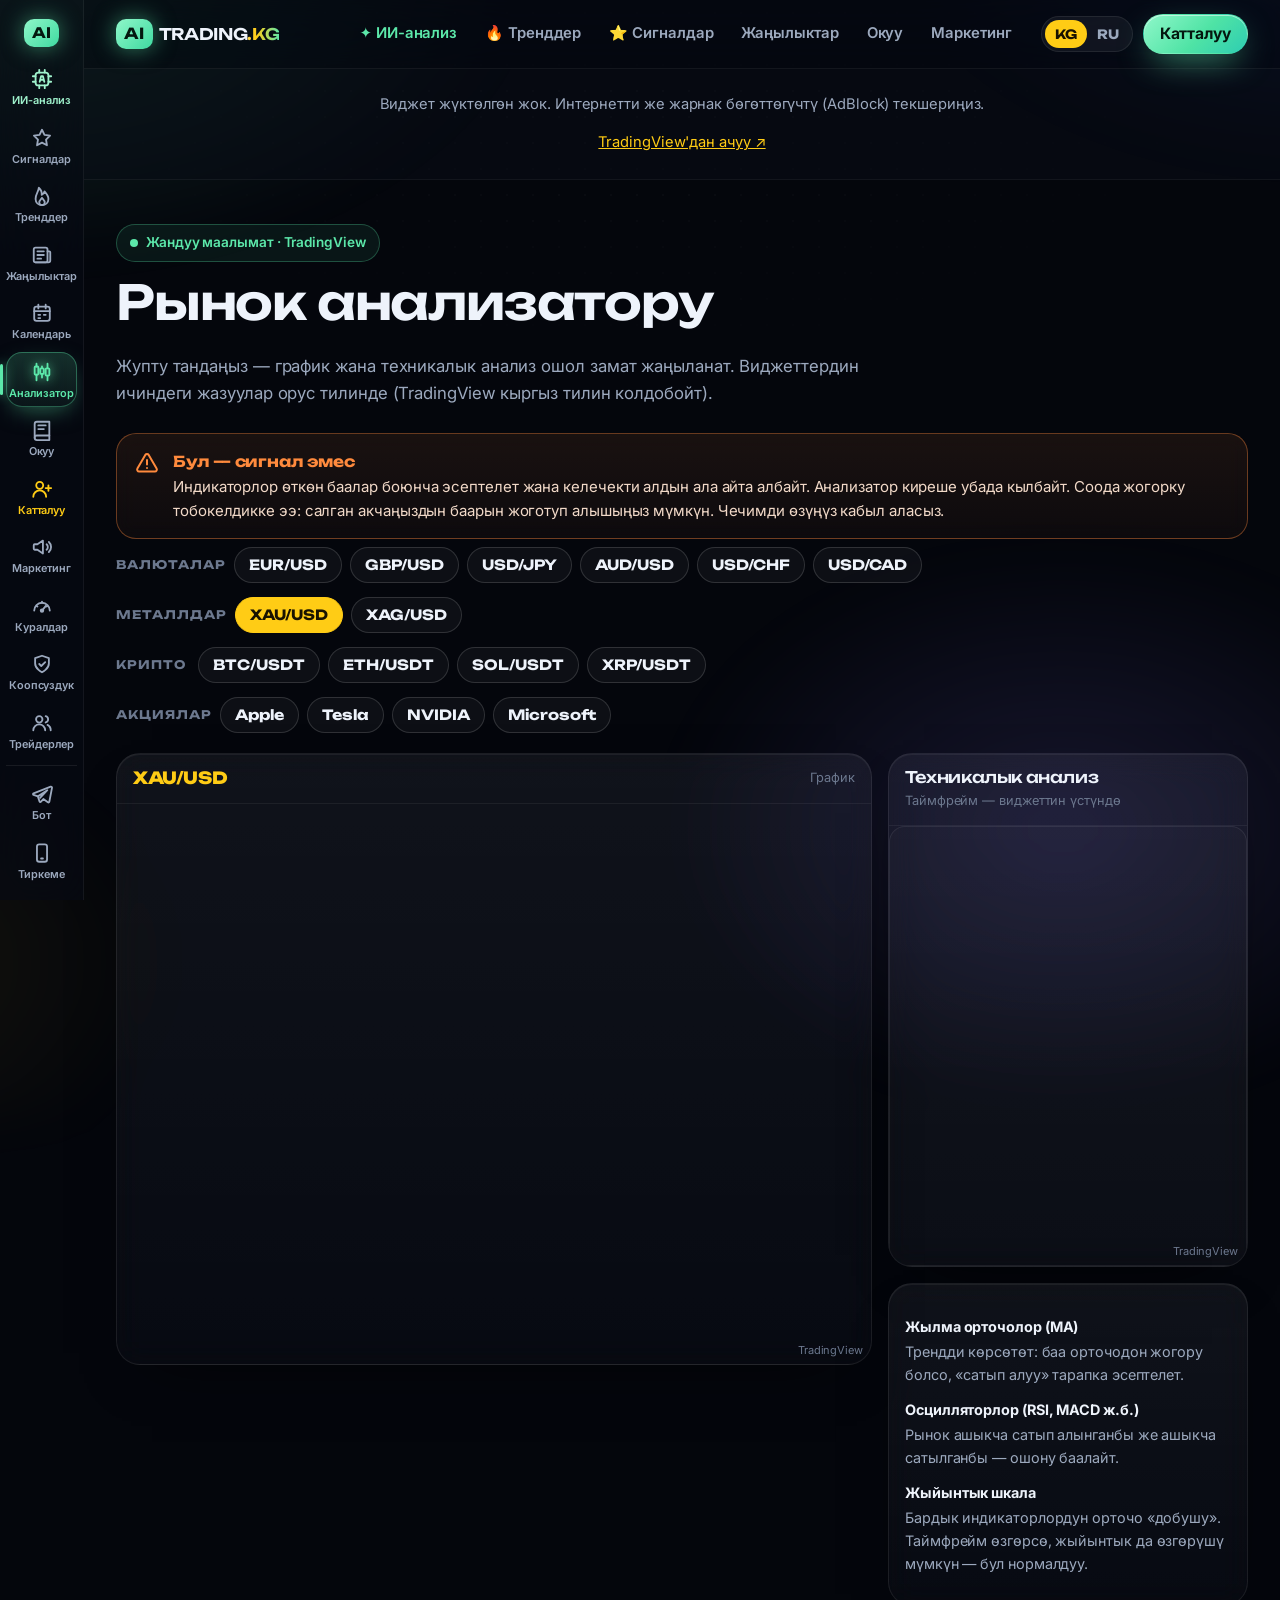
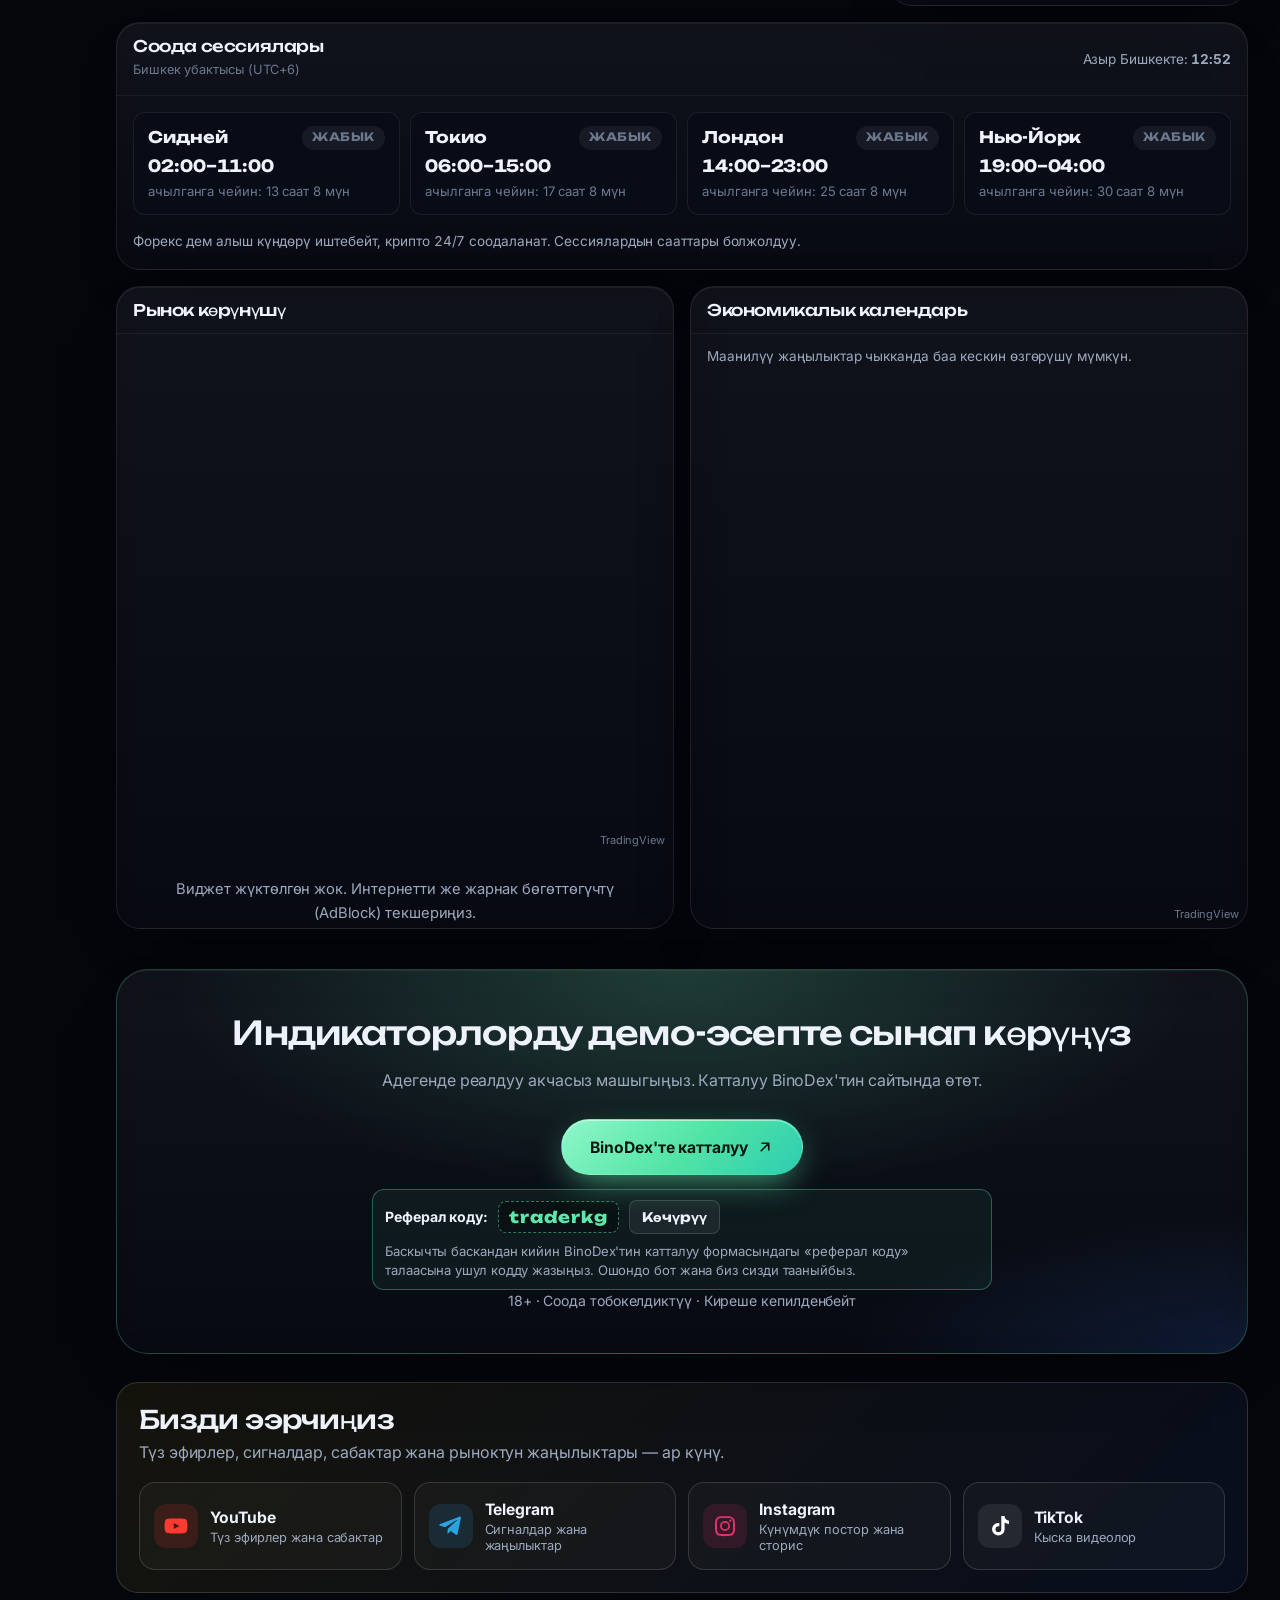
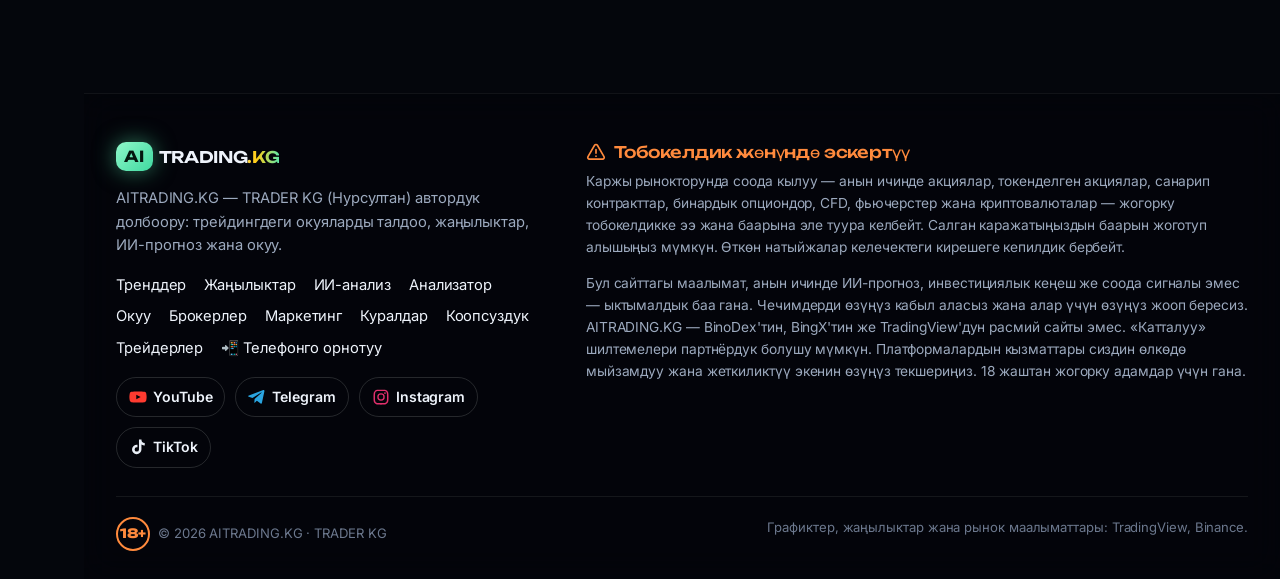
==== commit 3fc5cd35: "Site: author's social links (YouTube, Telegram, Instagram, TikTok) — footer icons on every page + 'F" ====
--- a/site/analyzer.html
+++ b/site/analyzer.html
@@ -21,10 +21,10 @@
   <link rel="preconnect" href="https://fonts.gstatic.com" crossorigin>
   <link href="https://fonts.googleapis.com/css2?family=Inter:wght@400;500;600;700&family=Montserrat:ital,wght@0,600;0,700;0,800;1,800&display=swap" rel="stylesheet">
   <link rel="preconnect" href="https://s3.tradingview.com">
-  <link rel="stylesheet" href="assets/css/style.css">
-  <script src="assets/js/config.js" defer></script>
+  <link rel="stylesheet" href="assets/css/style.css?v=20261127a">
+  <script src="assets/js/config.js?v=20261127a" defer></script>
   <script src="assets/js/i18n.js" defer></script>
-  <script src="assets/js/main.js" defer></script>
+  <script src="assets/js/main.js?v=20261127a" defer></script>
   <script src="assets/js/analyzer.js" defer></script>
 </head>
 <body data-page="analyzer">
--- a/site/assets/css/style.css
+++ b/site/assets/css/style.css
@@ -1,5 +1,6 @@
 /* AITRADING.KG — TRADER KG
    Түстөр: TRADER KG сары #FFCC15, BinoDex жашыл #5CE8AA, караңгы фон. */
+@import url("https://fonts.googleapis.com/css2?family=Unbounded:wght@500;600;700&display=swap");  /* «Аврора»: аталыштар */
 
 :root {
   --bg: #070b12;
@@ -1200,3 +1201,497 @@
 .refcode { max-width: 620px; }
 .cta-row + .refcode { margin-left: auto; margin-right: auto; }
 .aia-actions + .refcode { margin-top: 8px; }
+
+/* ==========================================================================
+   ДИЗАЙН «АВРОРА» (23.11.2026, автор тандаган A варианты; макеттер — design/)
+   Караңгы айнек, жай жылган түстүү нур, неон сызыктар, SVG-иллюстрациялар.
+   Аталыштар — Unbounded (файлдын башында @import), текст — Inter.
+   Жандуу блоктордун (ИИ-паук, TradingView) ичи өзгөрбөйт.
+   ========================================================================== */
+:root {
+  --bg: #04060c; --bg-2: #080c16; --card: rgba(255, 255, 255, 0.04); --card-2: rgba(255, 255, 255, 0.06);
+  --line: rgba(255, 255, 255, 0.075); --line-2: rgba(255, 255, 255, 0.14);
+  --text: #eef3fb; --muted: #9ca9be; --dim: #6c788e;
+  --violet: #8f7dff;
+  --radius: 24px; --radius-sm: 14px;
+  --font-head: "Unbounded", "Montserrat", system-ui, sans-serif;
+  --header-h: 68px;
+  --glass-bg: linear-gradient(180deg, rgba(255, 255, 255, 0.055), rgba(255, 255, 255, 0.018));
+  /* иллюстрациялардын түстөрү */
+  --ill-ln: rgba(200, 220, 255, 0.34); --ill-la: #5ce8aa; --ill-ly: #ffcc15; --ill-bs: rgba(120, 160, 255, 0.07);
+  --ill-a1: #5ce8aa; --ill-a2: #ffcc15; --ill-a3: #8f7dff; --ill-rd: #ff7a8a; --ill-ink: #04170f; --ill-tx: #dff9ee; --ill-node: #0a1120;
+  --ill-up-f: rgba(92, 232, 170, 0.22); --ill-up-s: rgba(92, 232, 170, 0.55); --ill-dn-f: rgba(143, 125, 255, 0.16); --ill-dn-s: rgba(143, 125, 255, 0.45);
+}
+/* ИИ-аналитиктин ичиндеги шрифт мурункудай (Unbounded кең — агент-чиптерге батпайт) */
+.aia, .cbx, .aib-panel { --font-head: "Montserrat", "Segoe UI", system-ui, sans-serif; }
+
+body { background: var(--bg); letter-spacing: -0.005em; }
+body::before {
+  content: ""; position: fixed; inset: -25vh -25vw; z-index: -2; pointer-events: none;
+  background:
+    radial-gradient(38% 32% at 18% 14%, rgba(92, 232, 170, 0.17), transparent 70%),
+    radial-gradient(34% 30% at 86% 8%, rgba(59, 123, 255, 0.2), transparent 70%),
+    radial-gradient(30% 30% at 72% 78%, rgba(143, 125, 255, 0.14), transparent 70%),
+    radial-gradient(26% 26% at 8% 88%, rgba(255, 204, 21, 0.08), transparent 70%);
+  filter: blur(24px); animation: auAurora 26s ease-in-out infinite alternate;
+}
+body::after {
+  content: ""; position: fixed; inset: 0; z-index: -1; pointer-events: none; opacity: 0.5;
+  background-image: radial-gradient(rgba(255, 255, 255, 0.09) 1px, transparent 1.2px); background-size: 26px 26px;
+  mask-image: radial-gradient(ellipse 70% 60% at 50% 0%, #000, transparent 75%); -webkit-mask-image: radial-gradient(ellipse 70% 60% at 50% 0%, #000, transparent 75%);
+}
+@keyframes auAurora { 0% { transform: translate(0, 0) rotate(0deg); } 50% { transform: translate(4vw, 3vh) rotate(4deg); } 100% { transform: translate(-3vw, 6vh) rotate(-3deg); } }
+
+h1, h2, h3 { letter-spacing: -0.025em; }
+h1 { font-weight: 600; font-size: clamp(1.75rem, 3.9vw, 3rem); line-height: 1.12; }
+h2 { font-weight: 500; font-size: clamp(1.35rem, 2.7vw, 2.05rem); }
+h3 { font-weight: 500; font-size: 1rem; letter-spacing: -0.01em; }
+.hero-ai h1 { font-size: clamp(1.75rem, 3.6vw, 2.9rem); }
+.hl { background: linear-gradient(92deg, #ffd84a 0%, #ffcc15 30%, #5ce8aa 100%); -webkit-background-clip: text; background-clip: text; color: transparent; }
+
+/* ---------- Баскычтар: «пилюля» + жылтырак ---------- */
+.btn { border-radius: 999px; font: 700 0.98rem/1 var(--font-body); position: relative; overflow: hidden; isolation: isolate;
+  transition: transform 0.3s cubic-bezier(.2,.8,.2,1), box-shadow 0.3s, background 0.3s, border-color 0.3s; }
+.btn::after { content: ""; position: absolute; inset: 0; z-index: -1; background: linear-gradient(110deg, transparent 30%, rgba(255, 255, 255, 0.5) 50%, transparent 70%); transform: translateX(-130%); transition: transform 0.8s ease; }
+.btn:hover { transform: translateY(-2px); }
+.btn:hover::after { transform: translateX(130%); }
+.btn svg { transition: transform 0.3s; }
+.btn:hover svg { transform: translateX(3px); }
+.btn-mint { background: linear-gradient(135deg, #8ff7c9, #4fe3a5 55%, #2ecdb2); box-shadow: 0 12px 34px -10px rgba(92, 232, 170, 0.75), inset 0 1px 0 rgba(255, 255, 255, 0.5); }
+.btn-mint:hover { box-shadow: 0 16px 44px -10px rgba(92, 232, 170, 0.95), inset 0 1px 0 rgba(255, 255, 255, 0.5); }
+.btn-yellow { background: linear-gradient(135deg, #ffe680, #ffcc15 55%, #ffae00); box-shadow: 0 12px 34px -12px rgba(255, 204, 21, 0.7), inset 0 1px 0 rgba(255, 255, 255, 0.55); }
+.btn-blue { background: linear-gradient(135deg, #7aa6ff, #3b7bff 55%, #5b52ff); box-shadow: 0 12px 34px -10px rgba(59, 123, 255, 0.75), inset 0 1px 0 rgba(255, 255, 255, 0.35); }
+.btn-ghost { background: rgba(255, 255, 255, 0.05); border-color: rgba(255, 255, 255, 0.16); backdrop-filter: blur(12px); -webkit-backdrop-filter: blur(12px); }
+.btn-ghost:hover { background: rgba(255, 255, 255, 0.09); border-color: rgba(92, 232, 170, 0.5); }
+
+/* ---------- Шапка, сол тилке, ылдыйкы панель ---------- */
+.site-header { background: rgba(6, 9, 17, 0.72); border-bottom-color: rgba(255, 255, 255, 0.06); backdrop-filter: blur(18px) saturate(150%); -webkit-backdrop-filter: blur(18px) saturate(150%); }
+.brand-ai { border-radius: 10px; background: linear-gradient(135deg, #8ff7c9, #3fd9a0); box-shadow: 0 0 22px rgba(92, 232, 170, 0.5); font-family: var(--font-head); font-weight: 700; }
+.brand-name { font: 600 1rem/1 var(--font-head); font-style: normal; letter-spacing: -0.02em; }
+.nav a { border-radius: 999px; padding: 9px 13px; }
+.nav a:hover { background: rgba(255, 255, 255, 0.06); }
+.nav a[aria-current="page"] { background: rgba(255, 204, 21, 0.1); }
+.nav a.nav-ai[aria-current="page"] { background: rgba(92, 232, 170, 0.12); }
+@media (max-width: 1179px) { .nav { background: rgba(6, 9, 17, 0.96); } }
+.lang { border-radius: 999px; }
+.lang button { border-radius: 999px; }
+.ticker { background: rgba(8, 12, 22, 0.5); border-bottom-color: rgba(255, 255, 255, 0.05); }
+
+@media (min-width: 1024px) {
+  .rail { background: rgba(8, 11, 20, 0.6); border-right: 1px solid rgba(255, 255, 255, 0.06); backdrop-filter: blur(18px); -webkit-backdrop-filter: blur(18px); }
+  .rail a, .rail button { position: relative; border-radius: 16px; transition: color 0.2s, background 0.2s, transform 0.2s; }
+  .rail a:hover, .rail button:hover { transform: translateY(-1px); }
+  .rail a[aria-current="page"], .rail button[aria-pressed="true"] { background: linear-gradient(180deg, rgba(92, 232, 170, 0.18), rgba(92, 232, 170, 0.06)); box-shadow: inset 0 0 0 1px rgba(92, 232, 170, 0.35), 0 8px 24px -8px rgba(92, 232, 170, 0.5); }
+  .rail a[aria-current="page"]::before { content: ""; position: absolute; left: -6px; top: 22%; bottom: 22%; width: 3px; border-radius: 3px; background: var(--mint); box-shadow: 0 0 12px var(--mint); }
+  .rail a[aria-current="page"] svg { filter: drop-shadow(0 0 6px rgba(92, 232, 170, 0.8)); }
+}
+@media (max-width: 1023px) {
+  .tabbar { left: 10px; right: 10px; bottom: calc(10px + env(safe-area-inset-bottom)); padding: 5px; border-radius: 24px; border: 1px solid rgba(255, 255, 255, 0.12);
+    background: rgba(12, 17, 30, 0.78); backdrop-filter: blur(20px) saturate(160%); -webkit-backdrop-filter: blur(20px) saturate(160%); box-shadow: 0 18px 50px rgba(0, 0, 0, 0.55); }
+  .tabbar a, .tabbar button { border-radius: 18px; }
+  .tabbar a[aria-current="page"] { background: linear-gradient(180deg, rgba(92, 232, 170, 0.22), rgba(92, 232, 170, 0.06)); box-shadow: inset 0 0 0 1px rgba(92, 232, 170, 0.35); }
+  html.has-rail body { padding-bottom: calc(84px + env(safe-area-inset-bottom)); }
+  html.has-rail .toast { bottom: calc(96px + env(safe-area-inset-bottom)); }
+  html.has-rail .pwa-card { bottom: calc(90px + env(safe-area-inset-bottom)); }
+  .ms-card { background: rgba(10, 14, 26, 0.94); backdrop-filter: blur(20px); -webkit-backdrop-filter: blur(20px); border-radius: 28px 28px 0 0; }
+  .ms-grid a, .ms-grid button { border-radius: 18px; background: rgba(255, 255, 255, 0.04); }
+}
+
+/* ---------- Hero ---------- */
+.hero { padding: 64px 0 56px; }
+.hero::before { opacity: 0.25; }
+.hero::after { background: radial-gradient(circle, rgba(92, 232, 170, 0.16), transparent 62%); }
+.kicker { padding: 8px 14px 8px 10px; border-radius: 999px; background: rgba(255, 255, 255, 0.05); border: 1px solid rgba(255, 255, 255, 0.12); backdrop-filter: blur(10px); color: #ffe27a; font: 600 0.74rem/1 var(--font-body); letter-spacing: 0.12em; }
+.kicker .dot { animation: pulse 1.8s infinite; }
+.hero p.lead { color: #c6d1e2; }
+.hero-badges span { border-radius: 999px; background: rgba(255, 255, 255, 0.045); border-color: rgba(255, 255, 255, 0.1); backdrop-filter: blur(8px); transition: border-color 0.3s, transform 0.3s; }
+.hero-badges span:hover { border-color: rgba(92, 232, 170, 0.5); transform: translateY(-2px); }
+
+/* ИИ-аналитик: айнек + айланган градиент чек, артында жаркыраган шарлар */
+@property --au-ang { syntax: "<angle>"; initial-value: 0deg; inherits: false; }
+.aia { border-radius: 28px; background: radial-gradient(120% 80% at 100% 0%, rgba(92, 232, 170, 0.1), transparent 55%), linear-gradient(180deg, rgba(18, 26, 44, 0.78), rgba(9, 13, 24, 0.9));
+  backdrop-filter: blur(16px); -webkit-backdrop-filter: blur(16px); box-shadow: 0 40px 100px -30px rgba(0, 0, 0, 0.8), 0 0 80px -30px rgba(92, 232, 170, 0.35), inset 0 1px 0 rgba(255, 255, 255, 0.08); }
+.aia::before { border-radius: 29px; opacity: 0.9; padding: 1.2px; background: conic-gradient(from var(--au-ang), rgba(92, 232, 170, 0.9), rgba(59, 123, 255, 0.35), rgba(143, 125, 255, 0.6), rgba(255, 204, 21, 0.75), rgba(92, 232, 170, 0.9)); animation: auSpin 8s linear infinite; }
+@keyframes auSpin { to { --au-ang: 360deg; } }
+.aia-stage { border-radius: 18px; }
+.aia-sym, .aia-tf, .aia-mkt, .aia-exp { border-radius: 14px; }
+@media (max-width: 640px) { .aia { border-radius: 22px; } .aia::before { border-radius: 23px; } }
+.aia-wrap { position: relative; min-width: 0; }
+.aia-wrap > [data-ai-analyst], .aia-wrap > .aia { position: relative; z-index: 1; }
+.aia-wrap > .deco { position: absolute; pointer-events: none; border-radius: 50%; filter: blur(50px); opacity: 0.55; animation: auOrb 9s ease-in-out infinite alternate; }
+.aia-wrap > .d1 { width: 260px; height: 260px; left: -70px; top: -50px; background: #5ce8aa; }
+.aia-wrap > .d2 { width: 240px; height: 240px; right: -60px; bottom: -40px; background: #6a5cff; animation-delay: -4s; }
+@keyframes auOrb { to { transform: translate(30px, 24px) scale(1.12); } }
+@media (max-width: 640px) { .aia-wrap > .d1 { width: 160px; height: 160px; left: -30px; } .aia-wrap > .d2 { width: 160px; height: 160px; right: -30px; } }
+
+/* ---------- Бөлүмдөр ---------- */
+.section { padding: 84px 0; }
+.section-alt { background: linear-gradient(180deg, rgba(255, 255, 255, 0.015), rgba(255, 255, 255, 0)); border-color: rgba(255, 255, 255, 0.04); }
+.section-head { margin-bottom: 40px; }
+.eyebrow { display: inline-flex; align-items: center; gap: 8px; padding: 7px 13px; border-radius: 999px; background: rgba(255, 204, 21, 0.07); border: 1px solid rgba(255, 204, 21, 0.25);
+  font: 600 0.72rem/1 var(--font-body); letter-spacing: 0.14em; color: #ffe07a; margin-bottom: 16px; }
+.eyebrow::before { content: ""; width: 6px; height: 6px; border-radius: 50%; background: var(--yellow); box-shadow: 0 0 10px var(--yellow); flex: none; }
+@media (max-width: 600px) { .section { padding: 60px 0; } }
+
+/* Айнек карточкалар */
+.card, .tile, .broker, .steps li, .faq details, .principles li, .teaser, .final-cta, .bot-steps li, .acard, .panel, .tl-card, .lesson, .callout, .risk, .disclosure { border-radius: var(--radius); }
+.card, .tile, .broker, .steps li, .faq details, .principles li, .teaser, .final-cta, .bot-steps li, .acard, .panel, .tl-card, .lesson, .tr-card, .sc-brand, .sc-rules li, .rpick button, .rflow li {
+  position: relative; background: var(--glass-bg); border: 1px solid rgba(255, 255, 255, 0.08);
+  backdrop-filter: blur(14px) saturate(130%); -webkit-backdrop-filter: blur(14px) saturate(130%);
+  box-shadow: inset 0 1px 0 rgba(255, 255, 255, 0.06), 0 24px 60px -36px rgba(0, 0, 0, 0.9);
+  transition: transform 0.45s cubic-bezier(.2,.8,.2,1), border-color 0.35s, box-shadow 0.45s;
+}
+.tr-card, .sc-brand, .sc-rules li, .rflow li { border-radius: 18px; }
+/* Градиент чек — курсор келгенде жанат */
+.tile::after, .broker::after, .acard::after, .bot-steps li::after, .steps li::after, .teaser::after, .final-cta::after, .principles li::after, .tl-card::after, .tr-card::after {
+  content: ""; position: absolute; inset: 0; border-radius: inherit; padding: 1px; pointer-events: none;
+  background: linear-gradient(135deg, rgba(92, 232, 170, 0.95), rgba(59, 123, 255, 0.45) 45%, rgba(255, 204, 21, 0.8));
+  -webkit-mask: linear-gradient(#000 0 0) content-box, linear-gradient(#000 0 0); -webkit-mask-composite: xor; mask-composite: exclude;
+  opacity: 0; transition: opacity 0.4s;
+}
+.tile:hover, .broker:hover, .acard:hover, .bot-steps li:hover, .steps li:hover, .principles li:hover, .tr-card:hover { transform: translateY(-5px); border-color: transparent; box-shadow: inset 0 1px 0 rgba(255, 255, 255, 0.08), 0 30px 70px -30px rgba(92, 232, 170, 0.35); }
+.tile:hover::after, .broker:hover::after, .acard:hover::after, .bot-steps li:hover::after, .steps li:hover::after, .teaser:hover::after, .final-cta:hover::after, .principles li:hover::after, .tl-card:hover::after, .tr-card:hover::after { opacity: 1; }
+
+/* Бөлүм плиткалары */
+.tiles { gap: 16px; }
+.tile { padding: 22px; gap: 18px; align-items: center; }
+.tile .tile-art { width: 64px; height: 64px; flex: none; padding: 6px; border-radius: 20px; background: radial-gradient(circle at 30% 20%, rgba(92, 232, 170, 0.18), rgba(59, 123, 255, 0.06) 70%); border: 1px solid rgba(255, 255, 255, 0.08); transition: transform 0.5s cubic-bezier(.3,1.4,.5,1); }
+.tile:hover .tile-art { transform: rotate(-6deg) scale(1.08); }
+.tile .go { transition: transform 0.3s, color 0.3s; }
+.tile:hover .go { color: var(--mint); transform: translateX(4px); }
+.tile h3 { font-size: 1.02rem; }
+
+/* Тренд карточкалары */
+.acard { padding: 14px; animation: auCardIn 0.9s cubic-bezier(.2,.8,.2,1) backwards; }
+.acard:nth-child(2) { animation-delay: 0.08s; } .acard:nth-child(3) { animation-delay: 0.16s; } .acard:nth-child(4) { animation-delay: 0.24s; } .acard:nth-child(5) { animation-delay: 0.32s; } .acard:nth-child(6) { animation-delay: 0.4s; }
+@keyframes auCardIn { from { opacity: 0; translate: 0 24px; filter: blur(8px); } }
+.acard-chart { border-radius: 16px; background: rgba(4, 7, 14, 0.55); border-color: rgba(255, 255, 255, 0.06); }
+.arank { background: linear-gradient(135deg, #ffe680, #ffcc15); box-shadow: 0 0 14px rgba(255, 204, 21, 0.45); }
+.rules .rule { background: rgba(92, 232, 170, 0.06); backdrop-filter: blur(8px); }
+
+/* Брокерлер */
+.broker { padding: 28px; border-radius: 28px; }
+.broker-bingx { background: radial-gradient(90% 70% at 100% 0%, rgba(59, 123, 255, 0.2), transparent 60%), var(--glass-bg); }
+.broker-bnx { background: radial-gradient(90% 70% at 100% 0%, rgba(92, 232, 170, 0.18), transparent 60%), var(--glass-bg); }
+.badge { border-radius: 999px; }
+
+/* Автор */
+.about-photo { max-width: 340px; border-radius: 32px; padding: 1px; background: linear-gradient(160deg, rgba(255, 204, 21, 0.55), rgba(92, 232, 170, 0.35) 50%, rgba(59, 123, 255, 0.35)); box-shadow: 0 40px 90px -40px rgba(92, 232, 170, 0.45); }
+.about-photo img { border-radius: 31px; background: linear-gradient(170deg, rgba(255, 204, 21, 0.25), rgba(14, 20, 34, 0.9) 70%); }
+.principles li { border-radius: 18px; }
+.disclosure { background: rgba(255, 204, 21, 0.05); border: 1px dashed rgba(255, 204, 21, 0.35); }
+
+/* Кадамдар */
+.steps li { padding: 24px; padding-top: 84px; }
+.steps li::before { top: 26px; left: 24px; width: 40px; height: 40px; font: 600 1rem/1 var(--font-head); background: rgba(255, 204, 21, 0.1); color: #ffe07a; border: 1px solid rgba(255, 204, 21, 0.45); box-shadow: 0 0 20px -4px rgba(255, 204, 21, 0.45); }
+.steps .step-art { position: absolute; top: 18px; right: 18px; width: 54px; height: 54px; transition: transform 0.5s cubic-bezier(.3,1.4,.5,1); }
+.steps li:hover .step-art { transform: translateY(-4px) rotate(4deg); }
+
+/* Анализатор тизери, FAQ, финал */
+.teaser { border-radius: 30px; background: radial-gradient(80% 90% at 0% 0%, rgba(92, 232, 170, 0.12), transparent 60%), radial-gradient(70% 80% at 100% 100%, rgba(59, 123, 255, 0.12), transparent 60%), var(--glass-bg); }
+.mini-widget { border-radius: 20px; background: rgba(4, 7, 14, 0.55); }
+.faq details { border-radius: 20px; transition: border-color 0.3s, background 0.3s; }
+.faq details[open] { border-color: rgba(92, 232, 170, 0.4); background: linear-gradient(180deg, rgba(92, 232, 170, 0.07), rgba(255, 255, 255, 0.02)); }
+.faq summary { font: 500 0.98rem/1.45 var(--font-head); letter-spacing: -0.01em; }
+.faq summary::after { border-color: var(--mint); }
+.final-cta { border-radius: 32px; padding: 44px 22px 40px; background: radial-gradient(70% 90% at 50% 0%, rgba(92, 232, 170, 0.2), transparent 65%), radial-gradient(60% 60% at 100% 100%, rgba(59, 123, 255, 0.14), transparent 60%), var(--glass-bg); border-color: rgba(92, 232, 170, 0.25); }
+.final-cta .cta-art { width: 180px; height: 140px; margin: -8px auto 8px; filter: drop-shadow(0 18px 40px rgba(92, 232, 170, 0.25)); }
+
+/* Тобокелдик / эскертүүлөр — ачык көрүнөт */
+.risk { background: linear-gradient(180deg, rgba(255, 138, 61, 0.09), rgba(255, 138, 61, 0.04)); border-color: rgba(255, 138, 61, 0.38); border-radius: 20px; backdrop-filter: blur(10px); }
+.callout { border-radius: 18px; }
+
+/* Футер */
+.site-footer { background: rgba(3, 5, 10, 0.75); border-top-color: rgba(255, 255, 255, 0.06); backdrop-filter: blur(16px); }
+.social a { border-radius: 999px; }
+
+/* Ички барактардын башы */
+.page-head { padding-top: 44px; padding-bottom: 26px; }
+.updated { padding: 7px 13px; border-radius: 999px; background: rgba(92, 232, 170, 0.07); border: 1px solid rgba(92, 232, 170, 0.28); }
+.ai-tabs { border-radius: 999px; padding: 5px; background: rgba(255, 255, 255, 0.05); backdrop-filter: blur(12px); }
+.ai-tabs button { border-radius: 999px; font-family: var(--font-body); }
+.ai-tabs button[aria-pressed="true"] { background: linear-gradient(135deg, #8ff7c9, #3fd9a0); box-shadow: 0 8px 24px -8px rgba(92, 232, 170, 0.8); }
+.bot-steps li { border-radius: 20px; padding: 16px; }
+.bot-steps .n { border-radius: 12px; background: linear-gradient(135deg, rgba(92, 232, 170, 0.25), rgba(59, 123, 255, 0.15)); box-shadow: inset 0 0 0 1px rgba(92, 232, 170, 0.35); }
+.panel-head { border-bottom-color: rgba(255, 255, 255, 0.06); }
+.pair, .seg button, .toc a, .sc-jump a { border-radius: 999px; }
+
+/* ---------- SVG иллюстрациялар (index, forecast) ---------- */
+.art { pointer-events: none; }
+.art svg { width: 100%; height: 100%; overflow: visible; stroke-linecap: round; stroke-linejoin: round; }
+.art .ln, .art .la, .art .ly, .art .ink, .art .ink2 { fill: none; }
+.art .ln { stroke: var(--ill-ln); stroke-width: 1.8; }
+.art .la { stroke: var(--ill-la); stroke-width: 2.2; filter: drop-shadow(0 0 6px rgba(92, 232, 170, 0.55)); }
+.art .ly { stroke: var(--ill-ly); stroke-width: 2.2; }
+.art .bs { fill: var(--ill-bs); }
+.art .a1f { fill: var(--ill-a1); } .art .a2f { fill: var(--ill-a2); } .art .a3f { fill: var(--ill-a3); } .art .rdf { fill: var(--ill-rd); }
+.art .ink { stroke: var(--ill-ink); stroke-width: 2.4; }
+.art .ink2 { stroke: var(--ill-ly); stroke-width: 4; }
+.art .op { opacity: 0.22; }
+.art .dash { stroke-dasharray: 3 5; }
+.art .tx { fill: var(--ill-tx); font: 700 13px/1 var(--font-body); text-anchor: middle; letter-spacing: 0.04em; }
+.art .tx-big { font: 700 20px/1 var(--font-head); fill: var(--ill-la); }
+.art .draw { stroke-dasharray: 1; stroke-dashoffset: 1; animation: auDraw 1.6s cubic-bezier(.6,.1,.2,1) forwards; animation-delay: var(--d, 0s); }
+@keyframes auDraw { to { stroke-dashoffset: 0; } }
+.art .float { animation: auFloat 5s ease-in-out infinite; animation-delay: calc(var(--d, 0s) * -1); transform-box: fill-box; transform-origin: center; }
+.art .float.d2 { animation-delay: -1.6s; } .art .float.d3 { animation-delay: -3.1s; }
+@keyframes auFloat { 0%, 100% { transform: translateY(0); } 50% { transform: translateY(-8px); } }
+.art .pop { opacity: 0; animation: auPop 0.5s cubic-bezier(.3,1.5,.5,1) forwards; animation-delay: var(--d, 0s); transform-box: fill-box; transform-origin: center; }
+@keyframes auPop { from { opacity: 0; transform: scale(0.6); } to { opacity: 1; transform: none; } }
+.art .pulse { transform-box: fill-box; transform-origin: center; animation: auPulse 2.6s ease-in-out infinite; }
+@keyframes auPulse { 0%, 100% { transform: scale(0.85); opacity: 0.12; } 50% { transform: scale(1.08); opacity: 0.3; } }
+/* Hero фону: шамдар + желе */
+.hero .hero-art { position: absolute; inset: 0; z-index: 0; opacity: 0.5; -webkit-mask-image: linear-gradient(180deg, #000 30%, transparent 100%); mask-image: linear-gradient(180deg, #000 30%, transparent 100%); }
+@media (min-width: 1040px) {
+  .hero .hero-art { -webkit-mask-image: linear-gradient(90deg, transparent 18%, #000 55%); mask-image: linear-gradient(90deg, transparent 18%, #000 55%), linear-gradient(180deg, #000 45%, transparent 100%); mask-composite: intersect; }
+}
+@media (max-width: 1039px) { .hero-art .h-candles { display: none; } }
+.hero-art .cdl path { stroke-width: 2; }
+.hero-art .cdl { transform-box: fill-box; transform-origin: 50% 100%; animation: auGrow 0.9s cubic-bezier(.2,.9,.2,1) both; animation-delay: calc(0.2s + var(--d, 0s)); }
+@keyframes auGrow { from { transform: scaleY(0); opacity: 0; } to { transform: none; opacity: 1; } }
+.hero-art .cu rect { fill: var(--ill-up-f); } .hero-art .cu path { stroke: var(--ill-up-s); }
+.hero-art .cd rect { fill: var(--ill-dn-f); } .hero-art .cd path { stroke: var(--ill-dn-s); }
+.hero-art .h-trend { stroke-width: 3; animation-duration: 2.6s; animation-delay: 0.6s; }
+.hero-art .web-ring { animation-duration: 2.2s; }
+.hero-art .hub { animation: auPulse 2.4s ease-in-out infinite; transform-box: fill-box; transform-origin: center; }
+/* ИИ-барактын башындагы паук */
+.page-head .ph-art { display: none; }
+.ph-art .node rect, .ph-art .hubc { fill: var(--ill-node); }
+.page-head:has(> .ph-art) { position: relative; }
+@media (min-width: 900px) {
+  .page-head:has(> .ph-art) { display: grid; grid-template-columns: minmax(0, 1fr) 400px; column-gap: 32px; align-items: center; }
+  .page-head:has(> .ph-art) > :not(.ph-art) { grid-column: 1; }
+  .page-head:has(> .ph-art) > .updated { justify-self: start; }
+  .page-head .ph-art { display: block; grid-column: 2; grid-row: 1 / span 4; width: 400px; height: 250px; filter: drop-shadow(0 0 24px rgba(92, 232, 170, 0.18)); }
+}
+@media (max-width: 899px) { .page-head .ph-art { display: block; width: 100%; max-width: 260px; height: 140px; margin: 0 auto 10px; } }
+
+/* ---------- Пайда болуу анимациялары ---------- */
+/* Биринчи экран: убакыт боюнча */
+.hero-ai > div:first-child > *, .hero-ai > .aia-wrap, .page-head > :not(.ph-art) { animation: auRise 0.9s cubic-bezier(.2,.8,.2,1) backwards; }
+.hero-ai > div:first-child > :nth-child(2), .page-head > :nth-child(3) { animation-delay: 0.08s; }
+.hero-ai > div:first-child > :nth-child(3), .page-head > :nth-child(4) { animation-delay: 0.16s; }
+.hero-ai > div:first-child > :nth-child(4) { animation-delay: 0.24s; }
+.hero-ai > div:first-child > :nth-child(5) { animation-delay: 0.32s; }
+.hero-ai > div:first-child > :nth-child(6) { animation-delay: 0.4s; }
+.hero-ai > .aia-wrap { animation-delay: 0.2s; }
+@keyframes auRise { from { opacity: 0; translate: 0 26px; filter: blur(10px); } }
+/* Ылдый жылганда: прокрутка менен (колдобогон браузерде — жөн эле көрүнөт) */
+@supports (animation-timeline: view()) {
+  .section-head, .tile, .broker, .steps li, .faq details, .teaser, .final-cta, .about-text, .about-photo, .principles li, .bot-steps li, .tr-card, .sc-rules li {
+    animation: auView linear both; animation-timeline: view(); animation-range: entry 0% entry 55%;
+  }
+  @keyframes auView { from { opacity: 0; translate: 0 34px; scale: 0.985; } }
+}
+@media (prefers-reduced-motion: reduce) {
+  .art .draw { stroke-dashoffset: 0; }
+  .art .pop { opacity: 1; }
+}
+
+/* ==========================================================================
+   «⚠️ ШАШЫЛЫШ» ПЛАШКАСЫ (бардык беттер, assets/js/alerts.js) жана «ЖАҢЫЛЫКТАР» v2 (news.html, assets/js/news.js)
+   ========================================================================== */
+.urgent-bar { position: sticky; top: var(--header-h); z-index: 45; }
+.ur-row { border-bottom: 1px solid rgba(255, 255, 255, 0.08); backdrop-filter: blur(16px) saturate(150%); -webkit-backdrop-filter: blur(16px) saturate(150%); }
+.ur-row.is-dn { background: linear-gradient(90deg, rgba(255, 74, 104, 0.30), rgba(255, 138, 61, 0.18) 60%, rgba(10, 12, 22, 0.75)); }
+.ur-row.is-up { background: linear-gradient(90deg, rgba(92, 232, 170, 0.26), rgba(59, 123, 255, 0.16) 60%, rgba(10, 12, 22, 0.75)); }
+.ur-in { display: flex; align-items: center; gap: 8px 14px; flex-wrap: wrap; padding-top: 9px; padding-bottom: 9px; }
+.ur-badge { display: inline-flex; align-items: center; gap: 7px; padding: 5px 11px; border-radius: 999px; font: 700 0.72rem/1 var(--font-body); letter-spacing: 0.08em; text-transform: uppercase; color: #fff; background: rgba(255, 74, 104, 0.85); box-shadow: 0 0 18px rgba(255, 74, 104, 0.55); flex: none; }
+.is-up .ur-badge { background: rgba(32, 178, 120, 0.9); box-shadow: 0 0 18px rgba(92, 232, 170, 0.5); }
+.ur-dot { width: 7px; height: 7px; border-radius: 50%; background: #fff; animation: pulse 1.4s infinite; }
+.ur-text { margin: 0; flex: 1 1 320px; font-size: 0.93rem; line-height: 1.4; }
+.ur-text b { color: #fff; }
+.ur-note { color: rgba(238, 243, 251, 0.7); font-size: 0.82rem; }
+.ur-acts { display: inline-flex; align-items: center; gap: 6px 12px; flex-wrap: wrap; }
+.ur-link { color: #fff; font-weight: 700; font-size: 0.85rem; text-decoration: none; white-space: nowrap; border-bottom: 1px solid rgba(255, 255, 255, 0.35); }
+.ur-link:hover { border-bottom-color: #fff; }
+.ur-ghost { font-weight: 600; color: rgba(238, 243, 251, 0.78); }
+.ur-x { border: 0; background: rgba(255, 255, 255, 0.1); color: #fff; width: 28px; height: 28px; border-radius: 50%; font-size: 1.1rem; line-height: 1; cursor: pointer; flex: none; }
+.ur-x:hover { background: rgba(255, 255, 255, 0.22); }
+@media (max-width: 640px) {
+  .urgent-bar { position: relative; top: auto; }   /* телефондо экранды жаппасын — барак менен кошо жылат */
+  .ur-in { gap: 6px 10px; padding-top: 8px; padding-bottom: 8px; }
+  .ur-text { flex-basis: 100%; order: 2; font-size: 0.88rem; }
+  .ur-badge { order: 1; }
+  .ur-acts { order: 3; width: 100%; justify-content: space-between; }
+  .ur-ghost { display: none; }
+}
+
+/* Рынок пульсу */
+.pulse { background: var(--glass-bg, var(--card)); }
+.pulse-body { padding: 16px; display: grid; gap: 14px; }
+.pulse-stats { display: grid; grid-template-columns: repeat(3, minmax(0, 1fr)); gap: 10px; }
+.pstat { padding: 12px 14px; border-radius: 16px; background: rgba(255, 255, 255, 0.035); border: 1px solid var(--line); display: grid; gap: 4px; min-width: 0; }
+.pstat span { font-size: 0.78rem; color: var(--muted); }
+.pstat b { font: 600 clamp(1.15rem, 2.6vw, 1.6rem)/1.1 var(--font-head); color: var(--text); }
+.pstat b.is-up { color: var(--mint); }
+.pstat b.is-dn { color: #ff7a8a; }
+.pstat b.hot { text-shadow: 0 0 18px currentColor; }
+.pstat small { font-size: 0.75rem; color: var(--dim); overflow: hidden; text-overflow: ellipsis; white-space: nowrap; }
+.pulse-coins { display: flex; flex-wrap: wrap; gap: 6px; }
+.pcoin { display: inline-flex; gap: 6px; align-items: baseline; padding: 5px 10px; border-radius: 999px; font-size: 0.82rem; background: rgba(255, 255, 255, 0.04); border: 1px solid var(--line); color: var(--muted); }
+.pcoin b { color: var(--text); font-weight: 700; }
+.pcoin.is-up { color: var(--mint); }
+.pcoin.is-dn { color: #ff7a8a; }
+.pulse-rule { margin: 0; color: var(--muted); font-size: 0.9rem; }
+.pulse-acts { display: flex; flex-wrap: wrap; gap: 8px; }
+.ntf-box { padding: 14px; border-radius: 16px; border: 1px solid rgba(92, 232, 170, 0.28); background: rgba(92, 232, 170, 0.05); }
+.ntf-box h3 { margin: 0 0 10px; font-size: 0.95rem; }
+.ntf-row { display: flex; flex-wrap: wrap; gap: 8px; }
+.ntf-row .btn svg { width: 16px; height: 16px; }
+.ntf-note, .ntf-st { margin: 10px 0 0; font-size: 0.84rem; color: var(--muted); }
+.ntf-st { color: #cfeee0; }
+.ntf-st:empty { display: none; }
+@media (max-width: 560px) {
+  .pulse-stats { grid-template-columns: repeat(2, minmax(0, 1fr)); }
+  .pstat:last-child { grid-column: 1 / -1; }
+}
+
+/* Жаңылык лентасы */
+.nf-title { display: flex; align-items: center; gap: 10px 14px; flex-wrap: wrap; }
+.author-tag { display: inline-flex; align-items: center; gap: 8px; padding: 3px 12px 3px 3px; border-radius: 999px; background: rgba(255, 204, 21, 0.08); border: 1px solid rgba(255, 204, 21, 0.3); font-size: 0.8rem; color: var(--muted); }
+.author-tag img { width: 26px; height: 26px; border-radius: 50%; object-fit: cover; box-shadow: 0 0 0 2px rgba(255, 204, 21, 0.6); }
+.author-tag b { color: var(--yellow); font-weight: 700; }
+.nf-list { display: grid; }
+.nf-item { display: grid; gap: 12px; padding: 14px 16px; border-bottom: 1px solid var(--line); transition: background 0.2s; }
+.nf-item:hover { background: rgba(255, 255, 255, 0.025); }
+.nf-item.has-img { grid-template-columns: 112px minmax(0, 1fr); }
+.nf-main { min-width: 0; }
+.nf-img { display: block; border-radius: 12px; overflow: hidden; border: 1px solid var(--line); aspect-ratio: 4 / 3; background: rgba(255, 255, 255, 0.03); }
+.nf-img img { width: 100%; height: 100%; object-fit: cover; }
+.nf-meta { display: flex; flex-wrap: wrap; align-items: center; gap: 4px 10px; font-size: 0.76rem; color: var(--dim); margin-bottom: 6px; }
+.nf-src { color: var(--muted); font-weight: 600; }
+.nf-cat { padding: 2px 8px; border-radius: 999px; background: rgba(255, 255, 255, 0.05); }
+.nf-cat.cat-crypto { color: #f7b955; background: rgba(247, 185, 85, 0.1); }
+.nf-cat.cat-fx { color: #8fb2ff; background: rgba(59, 123, 255, 0.12); }
+.nf-cat.cat-stock { color: var(--mint); background: rgba(92, 232, 170, 0.1); }
+.nf-n { color: var(--yellow); }
+.nf-who { color: #fff; font-weight: 700; padding: 2px 9px; border-radius: 999px; background: rgba(143, 125, 255, 0.2); border: 1px solid rgba(143, 125, 255, 0.4); }
+.nf-sym { color: var(--yellow); font-weight: 700; font-family: var(--font-head); }
+.nf-h { font: 600 1rem/1.4 var(--font-body); letter-spacing: 0; margin: 0; }
+.nf-h a { text-decoration: none; color: var(--text); }
+.nf-h a:hover { color: #fff; text-decoration: underline; text-decoration-color: rgba(255, 204, 21, 0.6); text-underline-offset: 3px; }
+.nf-ru { display: inline-block; vertical-align: 2px; margin-left: 4px; padding: 1px 6px; border-radius: 6px; font: 700 0.66rem/1.4 var(--font-body); color: var(--muted); border: 1px solid var(--line-2); text-decoration: none; cursor: help; }
+.nf-d { margin: 6px 0 0; color: var(--muted); font-size: 0.88rem; line-height: 1.5; }
+.nf-by { display: flex; flex-wrap: wrap; align-items: center; gap: 4px 12px; margin-top: 8px; font-size: 0.78rem; color: var(--dim); }
+.nf-tag { display: inline-flex; align-items: center; gap: 6px; }
+.nf-tag b { color: var(--yellow); font-weight: 700; letter-spacing: 0.02em; }
+.nf-ava { width: 20px; height: 20px; border-radius: 50%; object-fit: cover; box-shadow: 0 0 0 1.5px rgba(255, 204, 21, 0.55); }
+.nf-auth b { color: var(--muted); }
+.nf-go { color: var(--mint); text-decoration: none; font-weight: 600; }
+.nf-go:hover { text-decoration: underline; }
+.nf-also a { color: var(--muted); }
+.nf-empty { padding: 18px 16px; margin: 0; color: var(--muted); }
+.nf-more-row { display: flex; justify-content: center; padding: 12px; }
+.nf-more-row:has(> [hidden]) { display: none; }
+.nf-foot { margin: 0; padding: 12px 16px 14px; color: var(--dim); font-size: 0.78rem; }
+.nf-grid { margin-top: 24px; align-items: start; }
+#ta { margin-top: 24px; }
+
+/* Твиттер */
+.tw-text { margin: 4px 0 0; font-size: 0.95rem; line-height: 1.5; white-space: pre-line; }
+.tw-orig { margin-top: 6px; font-size: 0.82rem; color: var(--muted); }
+.tw-orig summary { cursor: pointer; color: var(--dim); }
+.tw-orig p { margin: 6px 0 0; white-space: pre-line; }
+.tw-empty { padding: 16px; display: grid; gap: 12px; justify-items: start; }
+.tw-empty p { margin: 0; color: var(--muted); font-size: 0.92rem; }
+.tw-follow { padding: 12px 16px 16px; border-top: 1px solid var(--line); }
+.tw-follow p { margin: 0 0 8px; font-size: 0.8rem; color: var(--dim); }
+.tw-acc { display: flex; flex-wrap: wrap; gap: 6px; }
+.tw-chip { font-size: 0.78rem; text-decoration: none; padding: 5px 10px; border-radius: 999px; background: rgba(255, 255, 255, 0.04); border: 1px solid var(--line); color: var(--dim); }
+.tw-chip b { color: var(--text); font-weight: 600; }
+.tw-chip:hover { border-color: rgba(92, 232, 170, 0.5); }
+
+/* Техникалык анализ */
+.ta-grid { display: grid; gap: 16px; padding: 16px; }
+@media (min-width: 980px) { .ta-grid { grid-template-columns: minmax(0, 0.9fr) minmax(0, 1.1fr); } }
+.ta-cap { margin: 0 0 10px; color: var(--muted); font-size: 0.86rem; }
+.ta-box { height: 440px; border-radius: 16px; overflow: hidden; border: 1px solid var(--line); background: rgba(255, 255, 255, 0.02); }
+.ta-list { border: 1px solid var(--line); border-radius: 16px; overflow: hidden; }
+.ta-list .nf-item:last-child { border-bottom: 0; }
+#ta .panel-head .seg button { padding: 8px 12px; }
+@media (max-width: 560px) {
+  .nf-item.has-img { grid-template-columns: 84px minmax(0, 1fr); gap: 10px; }
+  .nf-item { padding: 12px 14px; }
+  .nf-d { display: -webkit-box; -webkit-line-clamp: 3; -webkit-box-orient: vertical; overflow: hidden; }
+  .ta-box { height: 400px; }
+  .ta-grid { padding: 12px; }
+}
+
+/* Жаңылыктар 2: темалар, белгилер, күндүн фактылары, экономикалык анонстор */
+.nf-topics { display: flex; gap: 6px; padding: 10px 16px; border-bottom: 1px solid var(--line); overflow-x: auto; scrollbar-width: none; }
+.nf-topics::-webkit-scrollbar { display: none; }
+.nf-topics button { flex: none; font: 600 0.8rem/1 var(--font-body); padding: 7px 12px; border-radius: 999px; border: 1px solid var(--line); background: transparent; color: var(--muted); cursor: pointer; }
+.nf-topics button:hover { color: var(--text); border-color: var(--line-2); }
+.nf-topics button[aria-pressed="true"] { color: #0b0f17; background: var(--mint); border-color: var(--mint); }
+.nf-imp { font-weight: 700; padding: 2px 8px; border-radius: 999px; cursor: help; }
+.nf-imp.imp-hot { color: #ffd0d0; background: rgba(255, 77, 77, 0.18); border: 1px solid rgba(255, 77, 77, 0.45); }
+.nf-imp.imp-top { color: var(--yellow); background: rgba(255, 204, 21, 0.1); border: 1px solid rgba(255, 204, 21, 0.35); }
+.nf-new { font-weight: 800; font-size: 0.68rem; letter-spacing: 0.04em; padding: 2px 7px; border-radius: 6px; color: #0b0f17; background: var(--mint); }
+.nk-grid { margin-bottom: 18px; align-items: start; }
+.nk-list { list-style: none; margin: 0; padding: 4px 0; counter-reset: nk; }
+.nk-list li { counter-increment: nk; position: relative; padding: 10px 16px 10px 52px; border-bottom: 1px solid var(--line); }
+.nk-list li:last-child { border-bottom: 0; }
+.nk-list li::before { content: counter(nk); position: absolute; left: 16px; top: 10px; width: 24px; height: 24px; border-radius: 8px; display: grid; place-items: center;
+  font: 800 0.8rem/1 var(--font-head); color: var(--yellow); background: rgba(255, 204, 21, 0.08); border: 1px solid rgba(255, 204, 21, 0.25); }
+.nk-list li.nf-empty { padding-left: 16px; }
+.nk-list li.nf-empty::before { content: none; }
+.nk-list a { color: var(--text); text-decoration: none; font-weight: 600; line-height: 1.4; }
+.nk-list a:hover { text-decoration: underline; text-decoration-color: rgba(255, 204, 21, 0.6); text-underline-offset: 3px; }
+.nk-list small { display: flex; flex-wrap: wrap; align-items: center; gap: 4px 6px; margin-top: 4px; color: var(--dim); font-size: 0.76rem; }
+.nk-cal { display: block; margin: 0; padding: 12px 16px 14px; border-top: 1px solid var(--line); color: var(--muted); font-size: 0.84rem; text-decoration: none; }
+.nk-cal b { color: var(--text); font-weight: 600; }
+.nk-cal:hover b { text-decoration: underline; }
+.cal-only { display: flex; align-items: center; gap: 8px; padding: 10px 16px; border-bottom: 1px solid var(--line); font-size: 0.82rem; color: var(--muted); cursor: pointer; }
+.cal-only input { accent-color: var(--mint); width: 16px; height: 16px; }
+.cal-list { max-height: 520px; overflow-y: auto; overscroll-behavior: contain; }
+.cal-day { position: sticky; top: 0; z-index: 1; margin: 0; padding: 8px 16px; font: 700 0.78rem/1.3 var(--font-body); color: var(--muted); background: var(--bg-2, #0c121c); border-bottom: 1px solid var(--line); }
+.cal-day.today { color: var(--mint); }
+.cal-row.imp0 .cal-t { font-size: 0.7rem; color: var(--muted); }
+.cal-row { display: grid; grid-template-columns: 50px 42px 30px minmax(0, 1fr); align-items: start; gap: 8px; padding: 10px 16px; border-bottom: 1px solid var(--line); }
+.cal-row.past { opacity: 0.55; }
+.cal-row.next { background: rgba(92, 232, 170, 0.06); box-shadow: inset 3px 0 0 var(--mint); }
+.cal-t { font: 700 0.86rem/1.35 var(--font-head); color: var(--text); font-variant-numeric: tabular-nums; }
+.cal-cur { font: 700 0.7rem/1 var(--font-body); padding: 4px 0; text-align: center; border-radius: 6px; color: var(--muted); background: rgba(255, 255, 255, 0.05); border: 1px solid var(--line); margin-top: 1px; }
+.cal-dots { display: inline-flex; gap: 3px; padding-top: 6px; }
+.cal-dots i { width: 6px; height: 6px; border-radius: 50%; background: rgba(255, 255, 255, 0.14); }
+.imp1 .cal-dots i:nth-child(1), .imp2 .cal-dots i:nth-child(-n+2) { background: var(--yellow); }
+.imp3 .cal-dots i { background: #ff5b5b; }
+.cal-ev b { font-weight: 600; font-size: 0.9rem; line-height: 1.4; }
+.imp3 .cal-ev b { color: #fff; }
+.cal-ev small { display: block; margin-top: 3px; color: var(--dim); font-size: 0.78rem; }
+.cal-ev small b { font-size: inherit; color: var(--text); }
+.cal-in { display: inline-block; margin-left: 4px; font-size: 0.74rem; font-weight: 700; color: var(--mint); white-space: nowrap; }
+.ncal .nf-foot a { color: var(--mint); }
+@media (max-width: 560px) {
+  .cal-row { grid-template-columns: 44px 38px minmax(0, 1fr); padding: 10px 14px; }
+  .cal-dots { display: none; }
+  .imp3 .cal-t { color: #ff8a8a; }
+  .nk-list li { padding: 10px 14px 10px 48px; }
+  .nk-list li::before { left: 14px; }
+  .nf-topics { padding: 10px 14px; }
+}
+
+/* ---------- Соцтармактар: иконкалар + «Жазылыңыз» блогу ---------- */
+.social a svg { width: 18px; height: 18px; flex: none; }
+.social a.soc-youtube svg { color: #ff3b30; }
+.social a.soc-telegram svg { color: #2aa4e0; }
+.social a.soc-instagram svg { color: #e1306c; }
+.social a.soc-tiktok svg { color: #e9eef6; }
+.soc-band { padding: 28px 0; }
+.soc-band-in { border: 1px solid var(--line-2, #26324a); border-radius: 22px; padding: 22px; background: linear-gradient(135deg, rgba(255,204,21,.07), rgba(59,123,255,.07)); }
+.soc-band-head h2 { margin: 0 0 6px; font-size: clamp(1.2rem, 2.4vw, 1.6rem); }
+.soc-band-head p { margin: 0 0 16px; color: var(--muted, #9aa6b8); }
+.soc-cards { display: grid; grid-template-columns: repeat(4, minmax(0, 1fr)); gap: 12px; }
+.soc-card { display: flex; align-items: center; gap: 12px; padding: 14px; border-radius: 16px; text-decoration: none; color: var(--text, #e9eef6); border: 1px solid var(--line-2, #26324a); background: rgba(255,255,255,.03); transition: transform .15s, border-color .15s; min-width: 0; }
+.soc-card:hover { transform: translateY(-2px); border-color: var(--yellow, #ffcc15); }
+.soc-card b { display: block; font-size: .98rem; }
+.soc-card small { display: block; color: var(--muted, #9aa6b8); font-size: .8rem; line-height: 1.3; }
+.soc-ico { width: 44px; height: 44px; border-radius: 12px; display: grid; place-items: center; flex: none; }
+.soc-ico svg { width: 24px; height: 24px; }
+.soc-youtube .soc-ico { background: rgba(255,59,48,.14); color: #ff3b30; }
+.soc-telegram .soc-ico { background: rgba(42,164,224,.14); color: #2aa4e0; }
+.soc-instagram .soc-ico { background: rgba(225,48,108,.14); color: #e1306c; }
+.soc-tiktok .soc-ico { background: rgba(255,255,255,.08); color: #fff; }
+@media (max-width: 860px) { .soc-cards { grid-template-columns: repeat(2, minmax(0, 1fr)); } }
+@media (max-width: 420px) { .soc-card { padding: 12px; gap: 10px; } .soc-ico { width: 38px; height: 38px; } }
